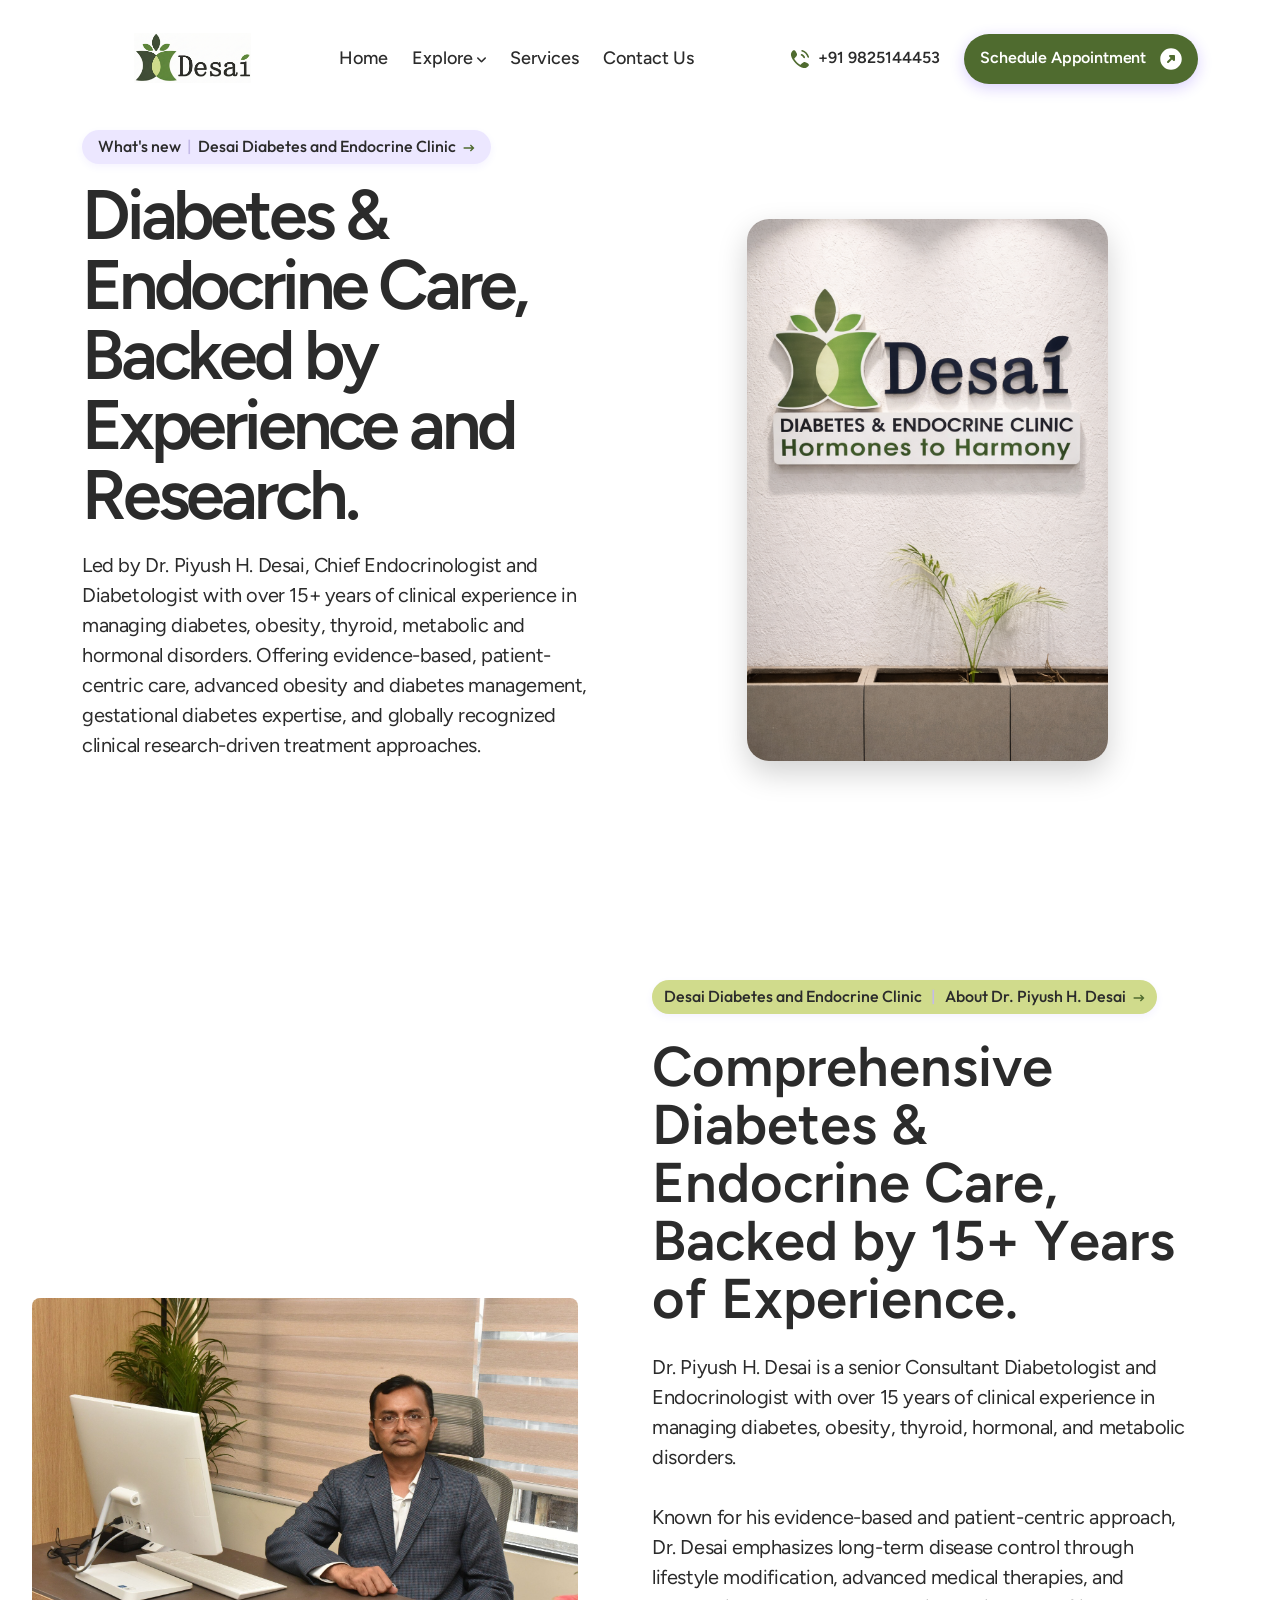
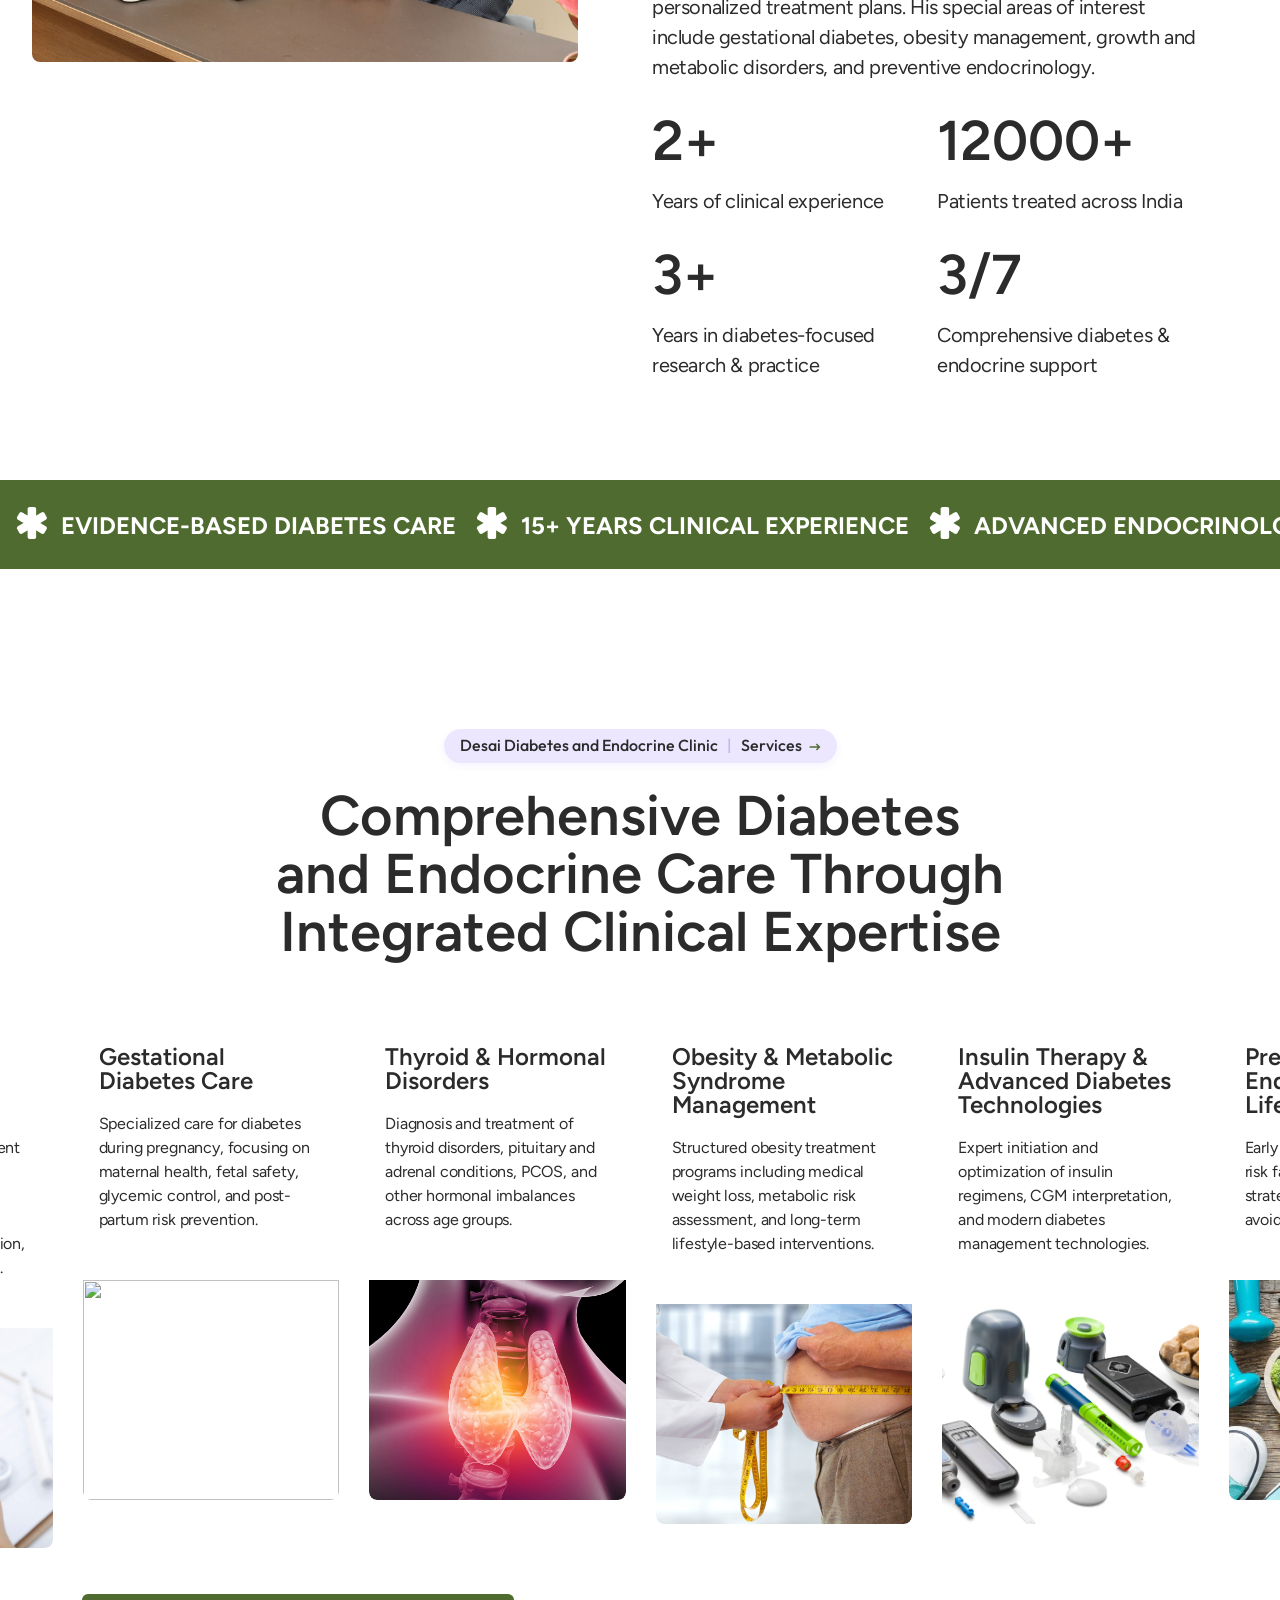
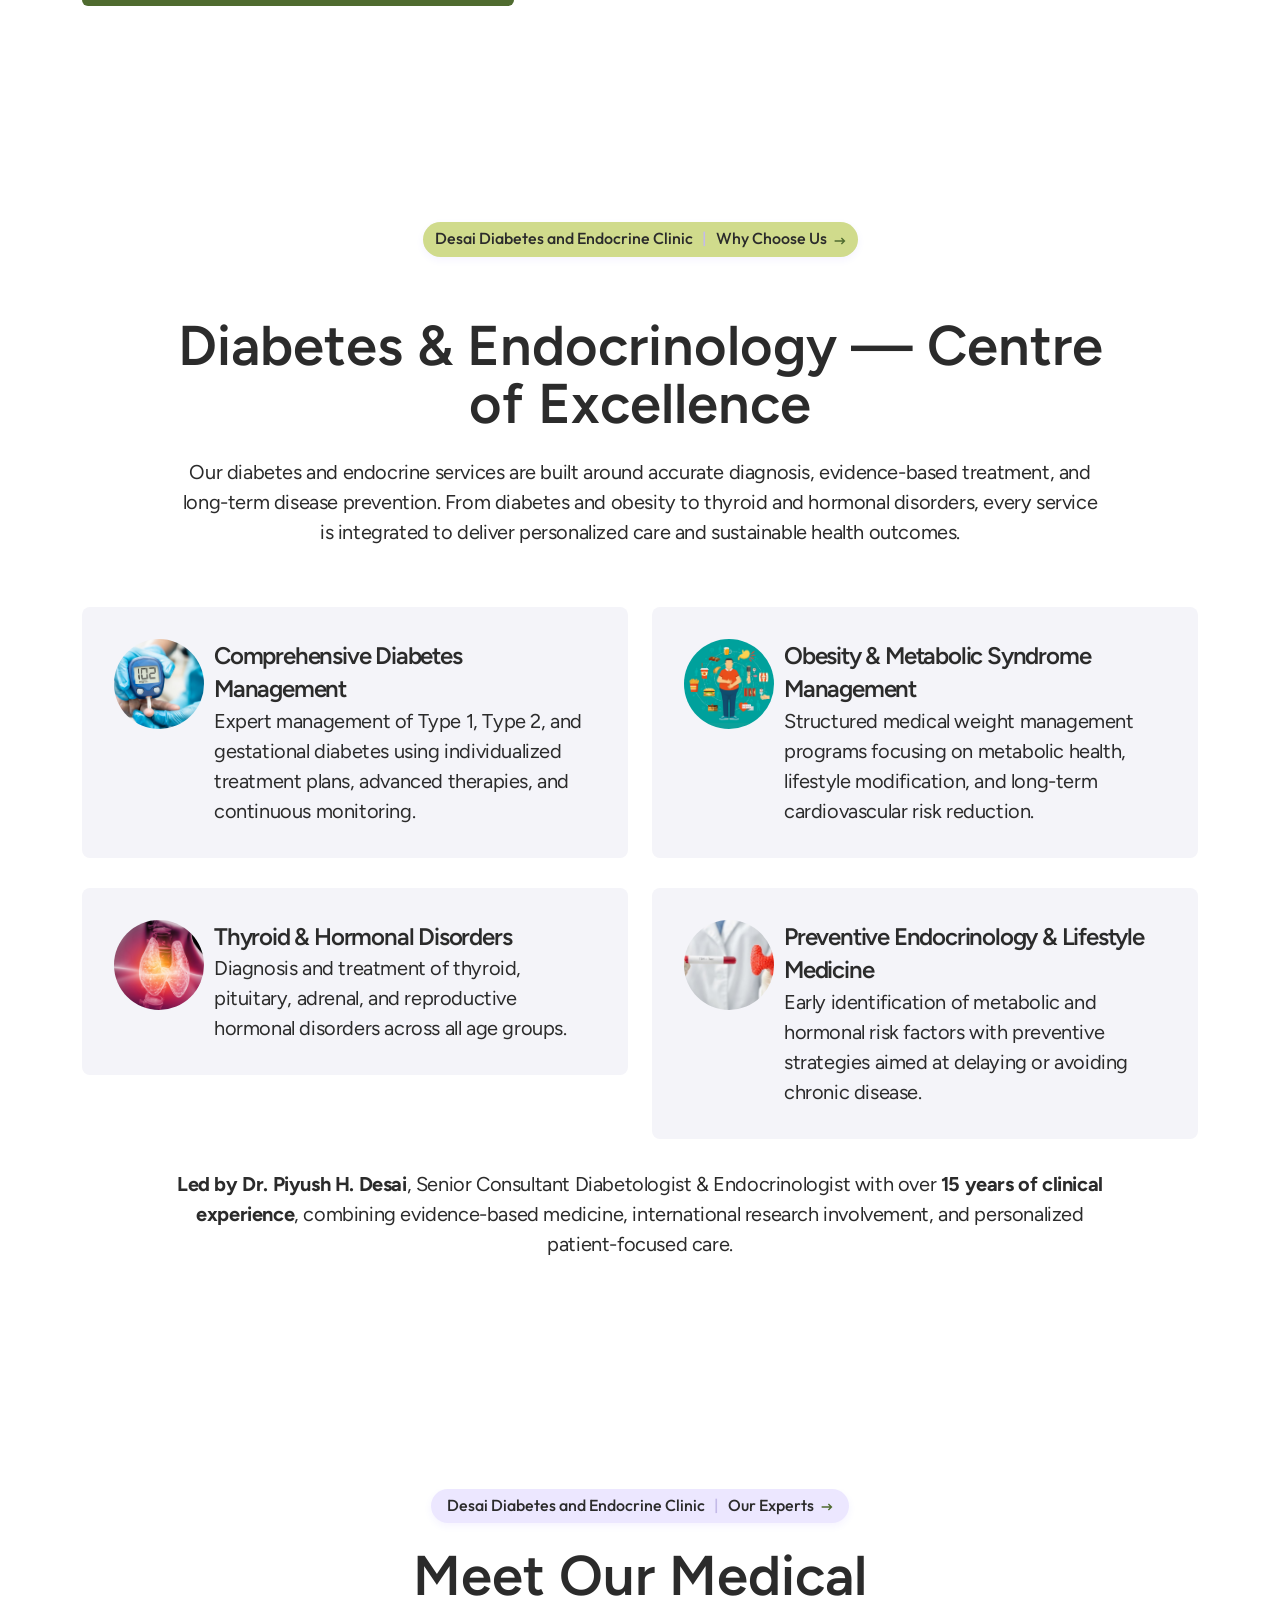
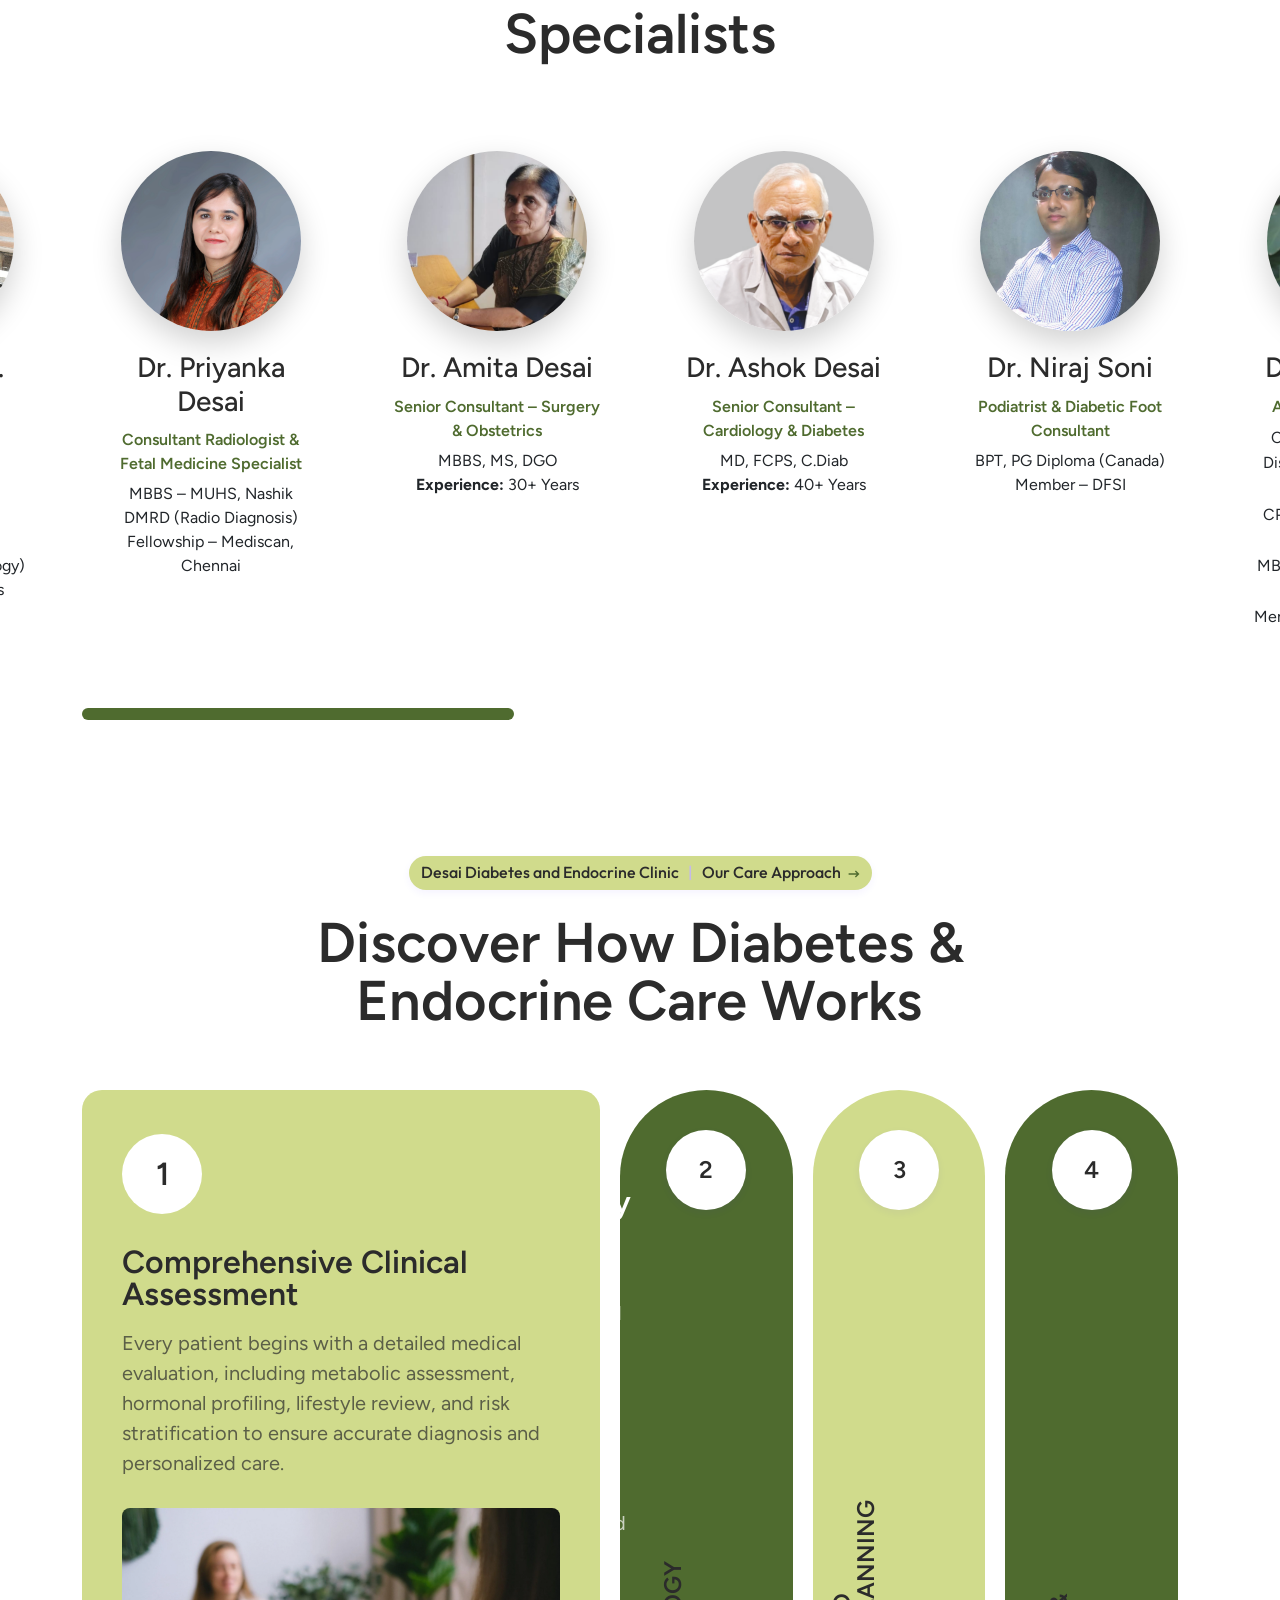
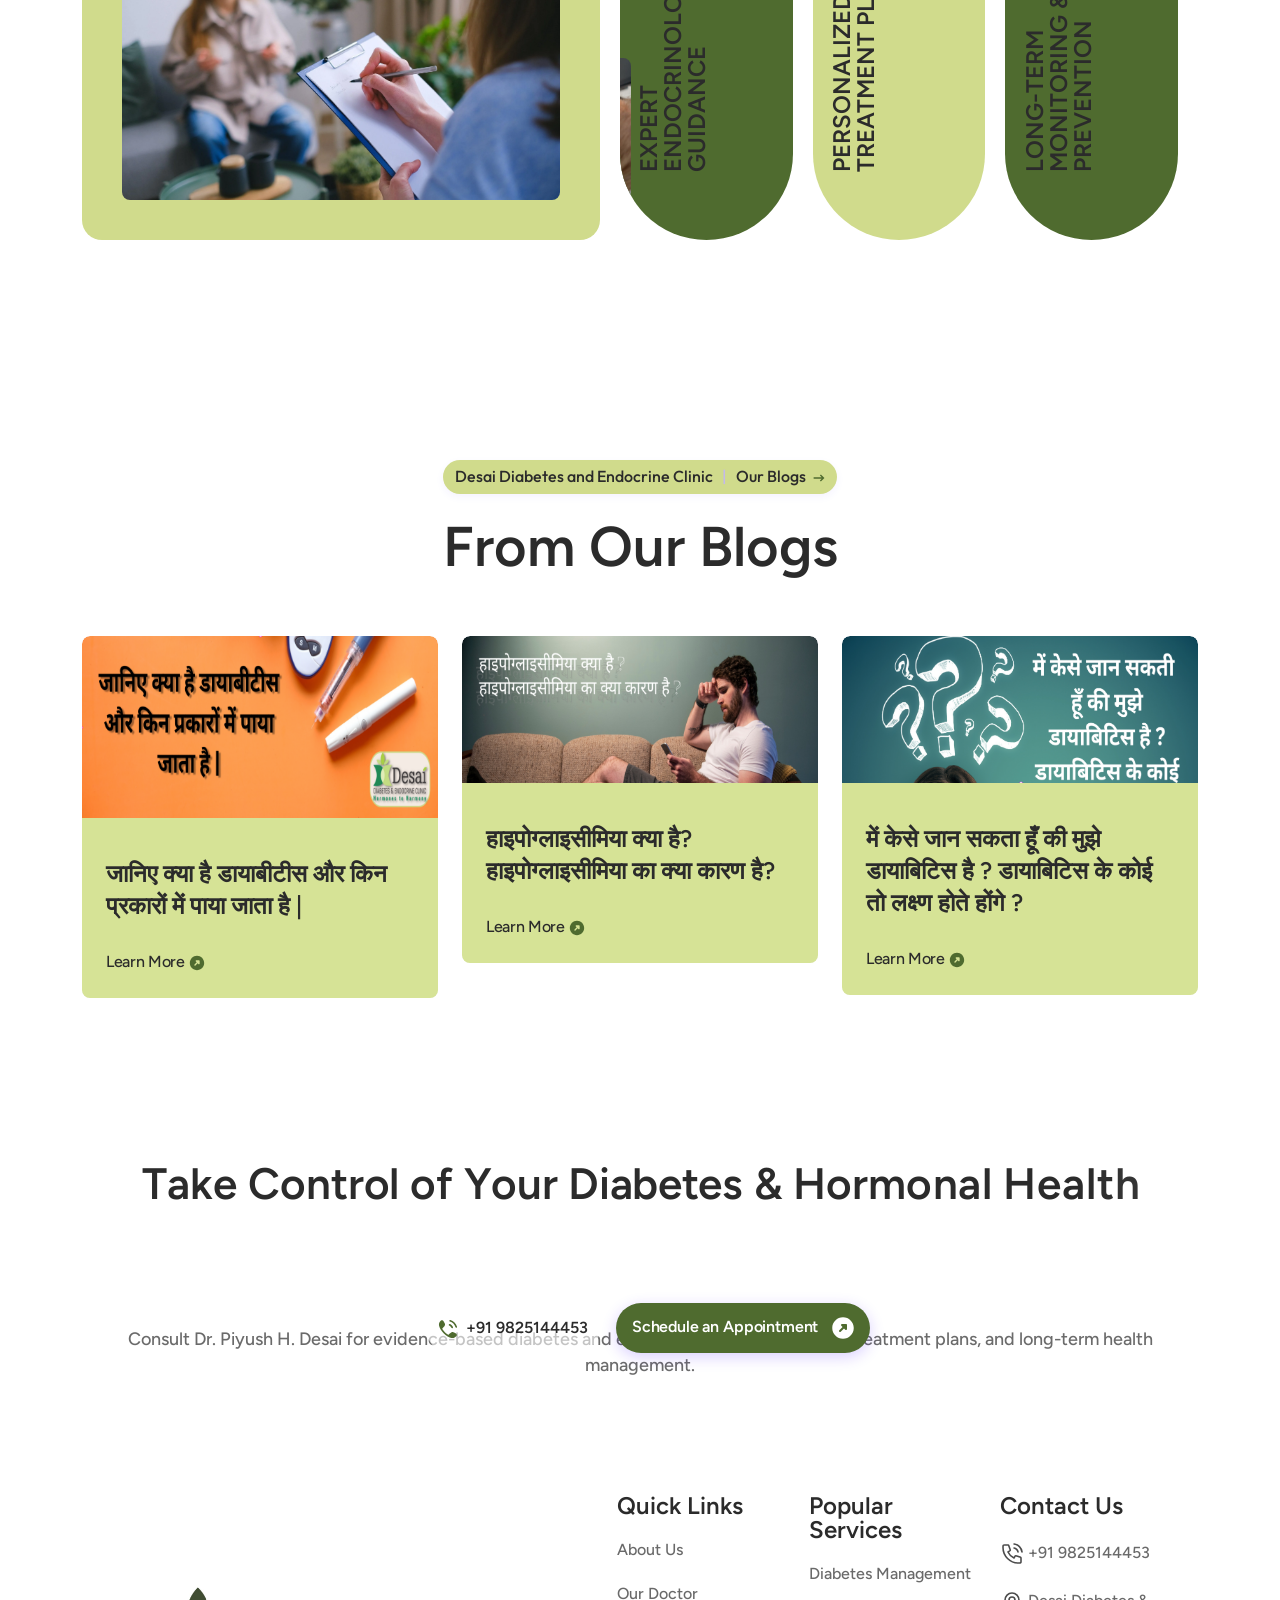
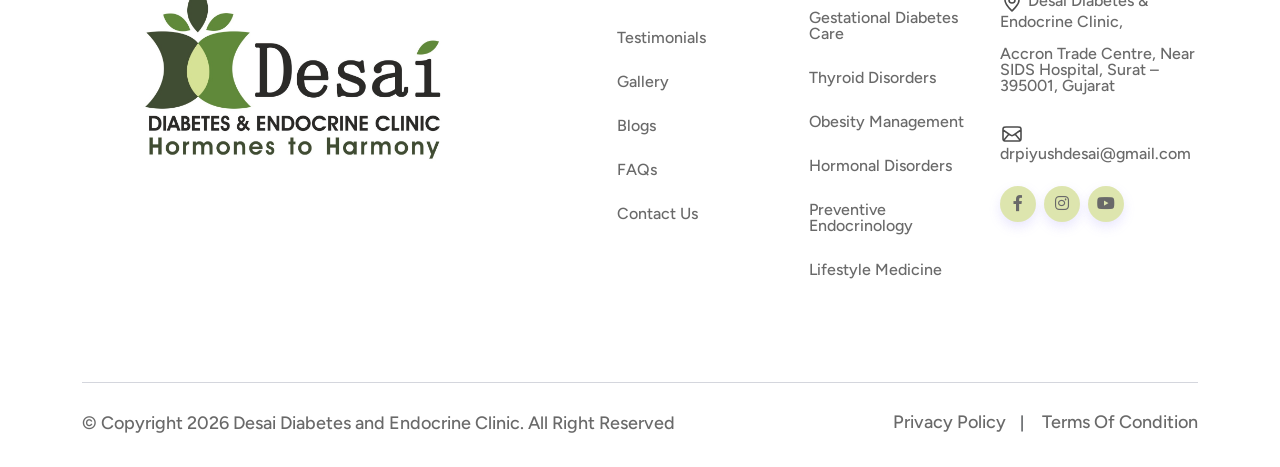
==== index.html @ b85032fa "initial commit" ====
<!DOCTYPE html>
<html lang="en">
<head>
     <meta charset="UTF-8">
     <meta name="viewport" content="width=device-width, initial-scale=1.0">
     <title>Desai Diabetes and Endocrine Clinic</title>

     <!--=====FAB ICON=======-->
    <link rel="shortcut icon" href="assets/img/logo/preloader.png">

    <!--===== CSS LINK =======-->
    <link rel="stylesheet" href="assets/css/plugins/bootstrap.min.css">
    <link rel="stylesheet" href="assets/css/plugins/aos.css">
    <link rel="stylesheet" href="assets/css/plugins/fontawesome.css">
    <link rel="stylesheet" href="assets/css/plugins/magnific-popup.css">
    <link rel="stylesheet" href="assets/css/plugins/owlcarousel.min.css">
    <link rel="stylesheet" href="assets/css/plugins/sidebar.css">
    <link rel="stylesheet" href="assets/css/plugins/slick-slider.css">
    <link rel="stylesheet" href="assets/css/plugins/nice-select.css">
    <link rel="stylesheet" href="assets/css/plugins/swiper-bundle.css">
    <link rel="stylesheet" href="assets/css/main.css">

    <!-- Small inline styles to handle responsive video embeds used in the videos section -->
    <style>
      .video-responsive{position:relative;padding-bottom:56.25%;height:0;overflow:hidden}
      .video-responsive iframe,
      .video-responsive video{position:absolute;top:0;left:0;width:100%;height:100%}
      .video-card h4{margin-top:12px;font-size:1.05rem}
      .testimonial4-boxarea p{min-height:80px}
    </style>
    <!--=====  JS SCRIPT LINK =======-->
    <script src="assets/js/plugins/jquery-3-7-1.min.js"></script>

</head>
<body>

<!--===== PRELOADER STARTS =======-->
<div class="cs_preloader">
  <div class="cs_preloader_in">
    <div class="cs_wave_first">
      <img 
        src="assets/img/logo/preloader.png"
        alt=""
        style="width:100px;height:auto;"
      >

      <p style="text-align:center;font-size:18px;color:#4f6b2f;margin-top:10px;">
        Loading
        <span style="animation:dot 1.4s infinite; animation-delay:0s;">.</span>
        <span style="animation:dot 1.4s infinite; animation-delay:0.2s;">.</span>
        <span style="animation:dot 1.4s infinite; animation-delay:0.4s;">.</span>
      </p>
    </div>
  </div>
</div>

<style>
@keyframes dot {
  0% { opacity: 0; }
  50% { opacity: 1; }
  100% { opacity: 0; }
}
</style>
<!--===== PRELOADER ENDS =======-->

<!--===== PROGRESS STARTS=======-->
<div class="paginacontainer">
     <div class="progress-wrap">
       <svg class="progress-circle svg-content" width="100%" height="100%" viewBox="-1 -1 102 102">
         <path d="M50,1 a49,49 0 0,1 0,98 a49,49 0 0,1 0,-98"/>
       </svg>
     </div>
   </div>
 <!--===== PROGRESS ENDS=======-->

<!--=====HEADER START=======-->
<header class="homepage4-body">
  <div id="vl-header-sticky" class="vl-header-area vl-transparent-header">
      <div class="container">
          <div class="row align-items-center row-bg1">
              <div class="col-lg-2 col-md-6 col-6">
                  <div class="vl-logo">
                      <a href="index.html"><img src="assets/img/logo/only_logo_1.png" alt=""></a>
                  </div>
              </div>
              <div class="col-lg-5 d-none d-lg-block">
                  <div class="vl-main-menu text-center">
                         <nav class="vl-mobile-menu-active">
<ul>
    <li class="has-dropdown">
        <a href="index.html">Home <span class="arrow-size"></i></span></a>
       
    </li>
    <li class="has-dropdown">
      <a href="#">Explore <span class="arrow-size"><i class="fa-solid fa-angle-down d-lg-inline d-none"></i></span></a>
        <ul class="sub-menu">
            <li><a href="about.html">About Us</a></li>
            <li><a href="doctor-piyush-desai.html">Our Doctor</a></li>
            <li><a href="testimonial.html">Testimonials</a></li>
            <li><a href="Gallery.html">Gallery</a></li>
            <li><a href="https://drpiyushdesaiclinic.exlyapp.com/blog">Blogs</a></li>
            <li><a href="faq.html">FAQs</a></li>
        </ul>
    </li>
    <li class="has-dropdown">
        <a href="services.html">Services <span class="arrow-size"></i></span></a>
    </li>
    <li class="has-dropdown">
        <a href="contact.html">Contact Us <span class="arrow-size"></i></span></a>
    </li>
</ul>
                      </nav>
                  </div>
              </div>
              <div class="col-lg-5 col-md-6 col-6">
                <div class="vl-hero-btn d-none d-lg-block text-end">
                  <div class="btn-area1">
                    <a href="tel:
+91 9825144453
" class="phone"><svg xmlns="http://www.w3.org/2000/svg" width="20" height="20" viewBox="0 0 20 20" fill="none">
                        <g clip-path="url(#clip0_5825_4343)">
<path d="M4.32688 1.17598C4.79912 1.27359 5.1752 1.59087 5.40887 2.01006L6.15321 3.34544C6.42738 3.83727 6.65811 4.25117 6.80878 4.61098C6.96862 4.99266 7.06355 5.36904 7.02016 5.78518C6.97676 6.20131 6.80622 6.55001 6.57107 6.8905C6.3494 7.21148 6.03823 7.56888 5.66848 7.99356L4.57431 9.25038C4.37824 9.47563 4.2802 9.58821 4.27124 9.72896C4.26228 9.86971 4.34263 9.98996 4.50333 10.2304C5.87299 12.2796 7.71894 14.1262 9.76983 15.497C10.0103 15.6577 10.1305 15.738 10.2712 15.7291C10.412 15.7201 10.5247 15.6221 10.7498 15.426L12.0067 14.3318C12.4314 13.962 12.7888 13.6509 13.1098 13.4292C13.4502 13.194 13.799 13.0235 14.2151 12.9801C14.6312 12.9367 15.0077 13.0317 15.3893 13.1915C15.7491 13.3422 16.163 13.5729 16.6547 13.847L17.9902 14.5915C18.4094 14.8251 18.7267 15.2012 18.8243 15.6734C18.9229 16.1505 18.7775 16.6302 18.4562 17.0244C17.2904 18.4547 15.4227 19.3654 13.4633 18.9701C12.259 18.7272 11.0707 18.3225 9.63342 17.4982C6.74558 15.842 4.15636 13.2514 2.50212 10.367C1.67786 8.92963 1.2731 7.74134 1.03015 6.53696C0.634898 4.5776 1.54559 2.70987 2.9759 1.54412C3.37009 1.22284 3.84971 1.07736 4.32688 1.17598Z" fill="#4F6B2F"/>
<path fill-rule="evenodd" clip-rule="evenodd" d="M11.3062 1.54C11.4337 1.0978 11.8957 0.842779 12.3379 0.970388C15.5607 1.90041 18.099 4.43862 19.0292 7.66132C19.1567 8.1035 18.9017 8.56545 18.4596 8.69304C18.0174 8.8207 17.5554 8.5657 17.4278 8.1235C16.6565 5.45101 14.5483 3.34295 11.8757 2.57171C11.4336 2.4441 11.1786 1.98219 11.3062 1.54ZM10.7947 5.47187C10.9747 5.04825 11.4639 4.85066 11.8876 5.03055C13.2723 5.6186 14.381 6.72725 14.969 8.11199C15.1489 8.53562 14.9513 9.02487 14.5277 9.20479C14.1041 9.38462 13.6148 9.18704 13.4349 8.76345C13.0157 7.77614 12.2234 6.9839 11.2361 6.56463C10.8125 6.38474 10.6149 5.8955 10.7947 5.47187Z" fill="#4F6B2F"/>
                        </g>
                        <defs>
<clipPath id="clip0_5825_4343">
  <rect width="20" height="20" fill="white"/>
</clipPath>
                        </defs>
                      </svg>
+91 9825144453
</a>
                    <a href="#" class="vl-btn4">Schedule Appointment <span><svg xmlns="http://www.w3.org/2000/svg" width="22" height="22" viewBox="0 0 22 22" fill="none">
                        <path fill-rule="evenodd" clip-rule="evenodd" d="M11 0.25C5.06294 0.25 0.25 5.06294 0.25 11C0.25 16.9371 5.06294 21.75 11 21.75C16.9371 21.75 21.75 16.9371 21.75 11C21.75 5.06294 16.9371 0.25 11 0.25ZM10 7C9.5955 7 9.2309 7.24364 9.0761 7.61732C8.92134 7.99099 9.0069 8.42111 9.2929 8.70711L10.5858 10L7.29289 13.2929C6.90237 13.6834 6.90237 14.3166 7.29289 14.7071C7.68342 15.0976 8.31658 15.0976 8.70711 14.7071L12 11.4142L13.2929 12.7071C13.5789 12.9931 14.009 13.0787 14.3827 12.9239C14.7564 12.7691 15 12.4045 15 12V8C15 7.44772 14.5523 7 14 7H10Z" fill="white"/>
                      </svg></span></a>
                </div>
                </div>
                <div class="vl-header-action-item d-block d-lg-none">
                  <button type="button" class="vl-offcanvas-toggle">
                    <i class="fa-solid fa-bars-staggered"></i>
                  </button>
               </div>
              </div>
          </div>
      </div>
  </div>
</header>
 <!--=====HEADER END =======-->

<!--===== MOBILE HEADER STARTS =======-->
<div class="homepage4-body">
  <div class="vl-offcanvas">
    <div class="vl-offcanvas-wrapper">
        <div class="vl-offcanvas-header d-flex justify-content-between align-items-center mb-90">
            <div class="vl-offcanvas-logo">
            </div>
            <div class="vl-offcanvas-close">
               <button class="vl-offcanvas-close-toggle"><a href="index.html"><img src="assets/img/logo/logo.jpeg" alt=""></a></button>
            </div>
        </div>

        <div class="vl-offcanvas-menu d-lg-none mb-40">
            <nav></nav>
        </div>

        <div class="space20"></div>
        <div class="vl-offcanvas-info">
            <div class="space20"></div>
            <span><a href="mailto:drpiyushdesai@gmail.com"> <i class="fa-regular fa-envelope"></i>drpiyushdesai@gmail.com</a></span>
            <span><a href="tel:+91 9825144453"><i class="fa-solid fa-phone"></i>+91 9825144453</a></span>
            <span><a href="#"><i class="fa-solid fa-location-dot"></i> 
              Desai Diabetes & Endocrine Clinic,
            <br>
            Accron Trade Centre, Near SIDS Hospital, Surat – 395001, Gujarat
            </a></span>
        </div>
        <div class="space20"></div>
        <div class="vl-offcanvas-social">
            <h3 class="vl-offcanvas-sm-title">Follow Us</h3>
            <div class="space20"></div> 
            <a href="https://www.facebook.com/share/1A4X6YQgdi/"><i class="fab fa-facebook-f"></i></a>
            <a href="https://www.instagram.com/desai.diabetes.clinic?igsh=MTk4b3RoMTZ4Nnducg=="><i class="fab fa-instagram"></i></a>
            <a href="https://youtube.com/@desaidiabetesendocrineclin2498?si=9l0jVB-zvk-V1t5X"><i class="fa-brands fa-youtube"></i></a>
         </div>
    </div>
</div>
<div class="vl-offcanvas-overlay"></div>
</div>
<!--===== MOBILE HEADER ENDS =======-->

<!--===== HERO AREA STARTS =======-->
<div class="hero4-section-area" style="background-image: url(assets/img/all-images/bg/bg3.png); background-position: center; background-repeat: no-repeat; background-size: cover;">
    <div class="container">
        <div class="row align-items-center">
            <div class="col-lg-7">
                <div class="hero-header heading4">
                    <img src="assets/img/elements/elements12.png" alt="" class="elements12 keyframe5">
                    <h5 data-aos="fade-left" data-aos-duration="800">
    What's new<span> | </span>Desai Diabetes and Endocrine Clinic
    <svg xmlns="http://www.w3.org/2000/svg" width="13" height="8" viewBox="0 0 13 8" fill="none">
        <path d="M0.667969 4.00033H11.049M8.00137 7.33366L11.3346 4.00033L8.0013 0.666992"
              stroke="#4F6B2F" stroke-width="1.5"/>
    </svg>
</h5>

<div class="space16"></div>

<h1 class="text-anime-style-3" style="max-width: 200%; padding-right: 5%;">
    Diabetes & Endocrine Care, Backed by Experience and Research.
</h1>

<div class="space20"></div>

<p data-aos="fade-left" data-aos-duration="900" style="max-width: 85%;">
    Led by Dr. Piyush H. Desai, Chief Endocrinologist and Diabetologist with over
    15+ years of clinical experience in managing diabetes, obesity, thyroid,
    metabolic and hormonal disorders. Offering evidence-based, patient-centric care,
    advanced obesity and diabetes management, gestational diabetes expertise,
    and globally recognized clinical research-driven treatment approaches.
</p>
                    <div class="space40"></div>
                    <div class="btn-area1"
                      data-aos="fade-left"
                      data-aos-duration="1000"
                      style="display:flex; gap:20px; flex-wrap:wrap;">

                    <a href="#"
                        target="_blank"
                        rel="noopener"
                        class="vl-btn4">
                        Schedule Appointment
                        <span>
                          <svg xmlns="http://www.w3.org/2000/svg" width="22" height="22" viewBox="0 0 22 22" fill="none">
                            <path fill-rule="evenodd" clip-rule="evenodd"
                              d="M11 0.25C5.06294 0.25 0.25 5.06294 0.25 11C0.25 16.9371 5.06294 21.75 11 21.75C16.9371 21.75 21.75 16.9371 21.75 11C21.75 5.06294 16.9371 0.25 11 0.25ZM10 7C9.5955 7 9.2309 7.24364 9.0761 7.61732C8.92134 7.99099 9.0069 8.42111 9.2929 8.70711L10.5858 10L7.29289 13.2929C6.90237 13.6834 6.90237 14.3166 7.29289 14.7071C7.68342 15.0976 8.31658 15.0976 8.70711 14.7071L12 11.4142L13.2929 12.7071C13.5789 12.9931 14.009 13.0787 14.3827 12.9239C14.7564 12.7691 15 12.4045 15 12V8C15 7.44772 14.5523 7 14 7H10Z"
                              fill="white"/>
                          </svg>
                        </span>
                    </a>

                  </div>
                </div>
            </div>
            <div class="col-lg-5">
                <div class="hero4-images-area">
                    <div class="bg-area">
                      <img 
  src="assets/img/all-images/about/ChatGPT Image Feb 3, 2026, 01_14_33 PM.png"
  alt="Neonatal Care"
  style="
    max-width: 80%;
    height: auto;
    display: block;
    padding-bottom: 0;
    transform: translateY(-30px);
    object-fit: cover;
    border-radius: 22px;
    box-shadow: 0 12px 30px rgba(0, 0, 0, 0.18);
    cursor: pointer;
    transition: all 0.35s ease;
  "
/>

                    </div>
                </div>
            </div>
        </div>
    </div>
</div>
<!--===== HERO AREA ENDS =======-->

<!--===== ABOUT AREA STARTS =======-->
<div class="about4-section-area sp1">
  <div class="container">
    <div class="row align-items-center">
      <div class="col-lg-6">
        <div class="about-images-area">
          <div class="img1 image-anime reveal">
            <img src="assets/img/all-images/team/dr-piyush-desai-desai-diabetes-and-endocrine-clinic-khatodra-wadi-surat-diabetologist-doctors-nvfaaw6q1b.jpg" alt="">
          </div>
          <div class="img2">
            <img src="assets/img/elements/elements17.png" alt="" class="elements18 keyframe5">
          </div>
        </div>
      </div>

      <div class="col-lg-6">
  <div class="about4-heading heading4">
    <h5 class="vl-section-subtitle"
    data-aos="fade-left"
    data-aos-duration="800"
    style="background-color:#d0db8c; padding:8px 12px; display:inline-block;">
  
  Desai Diabetes and Endocrine Clinic
  <span> | </span> About Dr. Piyush H. Desai

  <svg xmlns="http://www.w3.org/2000/svg" width="13" height="8" viewBox="0 0 13 8" fill="none">
    <path d="M0.667969 4.00033H11.049M8.00137 7.33366L11.3346 4.00033L8.0013 0.666992"
          stroke="#4F6B2F" stroke-width="1.5"/>
  </svg>
</h5>


    <div class="space24"></div>

    <h2 class="vl-section-title text-anime-style-3">
      Comprehensive Diabetes & Endocrine Care, Backed by 15+ Years of Experience.
    </h2>

    <div class="space24"></div>

    <p data-aos="fade-left" data-aos-duration="900">
      Dr. Piyush H. Desai is a senior Consultant Diabetologist and Endocrinologist with
      over 15 years of clinical experience in managing diabetes, obesity, thyroid,
      hormonal, and metabolic disorders.
      <br><br>
      Known for his evidence-based and patient-centric approach, Dr. Desai emphasizes
      long-term disease control through lifestyle modification, advanced medical
      therapies, and personalized treatment plans. His special areas of interest
      include gestational diabetes, obesity management, growth and metabolic disorders,
      and preventive endocrinology.
    </p>

    <div class="row">
      <div class="col-lg-6">
        <div class="counter-boxarea" data-aos="fade-left" data-aos-duration="1000">
          <h2><span class="counter">15</span>+</h2>
          <div class="space16"></div>
          <p>Years of clinical experience</p>
        </div>
      </div>

      <div class="col-lg-6">
        <div class="counter-boxarea" data-aos="fade-left" data-aos-duration="1100">
          <h2><span class="counter">100000</span>+</h2>
          <div class="space16"></div>
          <p>Patients treated across India</p>
        </div>
      </div>

      <div class="col-lg-6">
        <div class="counter-boxarea" data-aos="fade-left" data-aos-duration="1200">
          <h2><span class="counter">25</span>+</h2>
          <div class="space16"></div>
          <p>Years in diabetes-focused research & practice</p>
        </div>
      </div>

      <div class="col-lg-6">
        <div class="counter-boxarea" data-aos="fade-left" data-aos-duration="1000">
          <h2><span class="counter">24</span>/7</h2>
          <div class="space16"></div>
          <p>Comprehensive diabetes & endocrine support</p>
        </div>
      </div>
    </div>
  </div>
</div>


        </div>
      </div>
    </div>
  </div>
</div>
<!--===== ABOUT AREA ENDS =======-->
<div class="slider4-section-area">
  <div class="marquee-wrap">
    <div class="marquee-text">

      <div class="brand-single-box">
        <h3><img src="assets/img/elements/elements1.png" alt=""> Evidence-Based Diabetes Care</h3>
      </div>

      <div class="brand-single-box">
        <h3><img src="assets/img/elements/elements1.png" alt=""> 15+ Years Clinical Experience</h3>
      </div>

      <div class="brand-single-box">
        <h3><img src="assets/img/elements/elements1.png" alt=""> Advanced Endocrinology Expertise</h3>
      </div>

      <div class="brand-single-box">
        <h3><img src="assets/img/elements/elements1.png" alt=""> Obesity & Metabolic Management</h3>
      </div>

      <div class="brand-single-box">
        <h3><img src="assets/img/elements/elements1.png" alt=""> Gestational Diabetes Care</h3>
      </div>

      <div class="brand-single-box">
        <h3><img src="assets/img/elements/elements1.png" alt=""> Patient-Centric Treatment Plans</h3>
      </div>

      <div class="brand-single-box">
        <h3><img src="assets/img/elements/elements1.png" alt=""> Thyroid & Hormonal Disorders</h3>
      </div>

      <div class="brand-single-box">
        <h3><img src="assets/img/elements/elements1.png" alt=""> Preventive Endocrinology</h3>
      </div>

      <div class="brand-single-box">
        <h3><img src="assets/img/elements/elements1.png" alt=""> International Clinical Research Experience</h3>
      </div>

      <div class="brand-single-box">
        <h3><img src="assets/img/elements/elements1.png" alt=""> IDF Senior Fellow (2025–26)</h3>
      </div>

      <div class="brand-single-box">
        <h3><img src="assets/img/elements/elements1.png" alt=""> FRCP (Royal College of Physicians, UK)</h3>
      </div>

      <div class="brand-single-box">
        <h3><img src="assets/img/elements/elements1.png" alt=""> Diabetes, Obesity & Lifestyle Medicine</h3>
      </div>

    </div>
  </div>
</div>

<!--===== SERVICE AREA STARTS =======-->
<div class="hero4-section-area"
     style="
       background-image: url('assets/img/all-images/bg/bg5.png');
       background-position: center;
       background-repeat: no-repeat;
       background-size: cover;
       width: 100%;
       position: relative;
     ">

  <div class="service4-section-area sp1"
     style="
       background: transparent;
       position: relative;
       padding-top: 0px;
     ">

    <img src="assets/img/elements/elements12.png" alt="" class="elements12 keyframe5">

    <div class="container">
      <div class="row">
        <div class="col-lg-8 m-auto">
          <div class="heading4 text-center space-margin60">
            <h5 class="vl-section-subtitle">
              Desai Diabetes and Endocrine Clinic
              <span> | </span> Services
              <svg xmlns="http://www.w3.org/2000/svg" width="13" height="8" viewBox="0 0 13 8" fill="none">
                <path d="M0.667969 4.00033H11.049M8.00137 7.33366L11.3346 4.00033L8.0013 0.666992"
                      stroke="#4F6B2F" stroke-width="1.5"/>
              </svg>
            </h5>

            <div class="space24"></div>

            <h2 class="vl-section-title text-anime-style-3">
              Comprehensive Diabetes and Endocrine Care Through Integrated Clinical Expertise
            </h2>
          </div>
        </div>
      </div>

      <div class="row">
        <div class="col-lg-12">
          <div class="service4-slider-area owl-carousel">

            <!-- Card 1 -->
            <div class="service4-boxarea">
              <div class="content-area">
                <a class="title">Diabetes Management & Control</a>
                <div class="space16"></div>
                <p>
                  Comprehensive management of Type 1, Type 2, and secondary diabetes using
                  evidence-based medical therapy, lifestyle modification, and continuous monitoring.
                </p>
                <div class="space24"></div>
              </div>
              <div class="img1 image-anime" style="height: 220px; overflow: hidden;">
                <img src="assets/img/all-images/service/Diabetes Management & Control.jpg"
                     alt=""
                     style="width: 100%; height: 100%; object-fit: cover;">
              </div>
            </div>

            <!-- Card 2 -->
            <div class="service4-boxarea">
              <div class="content-area">
                <a class="title">Gestational Diabetes Care</a>
                <div class="space16"></div>
                <p>
                  Specialized care for diabetes during pregnancy, focusing on maternal health,
                  fetal safety, glycemic control, and post-partum risk prevention.
                </p>
                <div class="space24"></div>
              </div>
              <div class="img1 image-anime" style="height: 220px; overflow: hidden;">
                <img src="assets/img/all-images/service/gestational.jpg"
                     alt=""
                     style="width: 100%; height: 100%; object-fit: cover;">
              </div>
            </div>

            <!-- Card 3 -->
            <div class="service4-boxarea">
              <div class="content-area">
                <a class="title">Thyroid & Hormonal Disorders</a>
                <div class="space16"></div>
                <p>
                  Diagnosis and treatment of thyroid disorders, pituitary and adrenal conditions,
                  PCOS, and other hormonal imbalances across age groups.
                </p>
                <div class="space24"></div>
              </div>
              <div class="img1 image-anime" style="height: 220px; overflow: hidden;">
                <img src="assets/img/all-images/service/Thyroid & Hormonal Disorders.jpg"
                     alt=""
                     style="width: 100%; height: 100%; object-fit: cover;">
              </div>
            </div>

            <!-- Card 4 -->
            <div class="service4-boxarea">
              <div class="content-area">
                <a class="title">Obesity & Metabolic Syndrome Management</a>
                <div class="space16"></div>
                <p>
                  Structured obesity treatment programs including medical weight loss,
                  metabolic risk assessment, and long-term lifestyle-based interventions.
                </p>
                <div class="space24"></div>
              </div>
              <div class="img1 image-anime" style="height: 220px; overflow: hidden;">
                <img src="assets/img/all-images/service/obesity.jpg"
                     alt=""
                     style="width: 100%; height: 100%; object-fit: cover;">
              </div>
            </div>

            <!-- Card 5 -->
            <div class="service4-boxarea">
              <div class="content-area">
                <a class="title">Insulin Therapy & Advanced Diabetes Technologies</a>
                <div class="space16"></div>
                <p>
                  Expert initiation and optimization of insulin regimens, CGM interpretation,
                  and modern diabetes management technologies.
                </p>
                <div class="space24"></div>
              </div>
              <div class="img1 image-anime" style="height: 220px; overflow: hidden;">
                <img src="assets/img/all-images/service/Insulin Therapy & Advanced Diabetes Technologies.jpg"
                     alt=""
                     style="width: 100%; height: 100%; object-fit: cover;">
              </div>
            </div>

            <!-- Card 6 -->
            <div class="service4-boxarea">
              <div class="content-area">
                <a class="title">Preventive Endocrinology & Lifestyle Medicine</a>
                <div class="space16"></div>
                <p>
                  Early identification of metabolic risk factors with preventive strategies
                  aimed at delaying or avoiding disease progression.
                </p>
                <div class="space24"></div>
              </div>
              <div class="img1 image-anime" style="height: 220px; overflow: hidden;">
                <img src="assets/img/all-images/service/Preventive Endocrinology & Lifestyle Medicine.webp"
                     alt=""
                     style="width: 100%; height: 100%; object-fit: cover;">
              </div>
            </div>

            <!-- Card 7 -->
            <div class="service4-boxarea">
              <div class="content-area">
                <a class="title">Osteoporosis & Metabolic Bone Disorders</a>
                <div class="space16"></div>
                <p>
                  Evaluation and management of osteoporosis and metabolic bone diseases
                  with focus on fracture prevention and bone health preservation.
                </p>
                <div class="space24"></div>
              </div>
              <div class="img1 image-anime" style="height: 220px; overflow: hidden;">
                <img src="assets/img/all-images/service/Osteoporosis & Metabolic Bone Disorders.jpg"
                     alt=""
                     style="width: 100%; height: 100%; object-fit: cover;">
              </div>
            </div>

            <!-- Card 8 -->
            <div class="service4-boxarea">
              <div class="content-area">
                <a class="title">Clinical Research & Advanced Therapeutics</a>
                <div class="space16"></div>
                <p>
                  Participation in international clinical trials and research-driven
                  therapies for diabetes, obesity, and cardiovascular risk reduction.
                </p>
                <div class="space24"></div>
              </div>
              <div class="img1 image-anime" style="height: 220px; overflow: hidden;">
                <img src="assets/img/all-images/service/Clinical Research & Advanced Therapeutics.jpg"
                     alt=""
                     style="width: 100%; height: 100%; object-fit: cover;">
              </div>
            </div>

          </div>
        </div>
      </div>

    </div>
  </div>
</div>
<!--===== SERVICE AREA ENDS =======-->

<!--===== SERVICE AREA STARTS =======-->
<div class="service-benefites-section-area sp2">
  <div class="container">

    <!-- Why Choose Us Heading -->
    <div class="row">
      <div class="col-lg-6 m-auto">
        <div class="heading4 text-center space-margin60">
          <h5 class="vl-section-subtitle"
    data-aos="fade-left"
    data-aos-duration="800"
    style="background-color:#d0db8c; padding:8px 12px; display:inline-block;">
  
  Desai Diabetes and Endocrine Clinic
  <span> | </span> Why Choose Us

  <svg xmlns="http://www.w3.org/2000/svg" width="13" height="8" viewBox="0 0 13 8" fill="none">
    <path d="M0.667969 4.00033H11.049M8.00137 7.33366L11.3346 4.00033L8.0013 0.666992"
          stroke="#4F6B2F" stroke-width="1.5"/>
  </svg>
</h5>

        </div>
      </div>
    </div>

    <!-- Centre of Excellence Intro -->
    <div class="row">
      <div class="col-lg-10 m-auto">
        <div class="heading4 text-center space-margin60">
          <h2 class="vl-section-title text-anime-style-3">
            Diabetes & Endocrinology — Centre of Excellence
          </h2>
          <div class="space24"></div>
          <p>
            Our diabetes and endocrine services are built around accurate diagnosis,
            evidence-based treatment, and long-term disease prevention. From diabetes
            and obesity to thyroid and hormonal disorders, every service is integrated
            to deliver personalized care and sustainable health outcomes.
          </p>
        </div>
      </div>
    </div>

    <!-- Services -->
    <div class="row">
      <div class="col-lg-12">
        <div class="benefites-box">
          <div class="row">

            <!-- Diabetes Care -->
            <div class="col-lg-6 col-md-6" data-aos="fade-up" data-aos-duration="900">
              <div class="benefites-widget-boxarea">
                <div class="icons"
                     style="width:90px;height:90px;border-radius:50%;overflow:hidden;display:flex;align-items:center;justify-content:center;">
                  <img src="assets/img/all-images/works/Comprehensive Diabetes Management image.jpg" alt=""
                       style="width:100%;height:100%;object-fit:cover;">
                </div>
                <div class="content-area">
                  <a class="title">Comprehensive Diabetes Management</a>
                  <p>
                    Expert management of Type 1, Type 2, and gestational diabetes using
                    individualized treatment plans, advanced therapies, and continuous monitoring.
                  </p>
                </div>
              </div>
            </div>

            <!-- Obesity & Metabolic Care -->
            <div class="col-lg-6 col-md-6" data-aos="fade-up" data-aos-duration="1000">
              <div class="benefites-widget-boxarea">
                <div class="icons"
                     style="width:90px;height:90px;border-radius:50%;overflow:hidden;display:flex;align-items:center;justify-content:center;">
                  <img src="assets/img/all-images/works/obesity-and-metabolic-syndrome.jpg" alt=""
                       style="width:100%;height:100%;object-fit:cover;">
                </div>
                <div class="content-area">
                  <a class="title">Obesity & Metabolic Syndrome Management</a>
                  <p>
                    Structured medical weight management programs focusing on metabolic health,
                    lifestyle modification, and long-term cardiovascular risk reduction.
                  </p>
                </div>
              </div>
            </div>

            <!-- Thyroid & Hormonal Disorders -->
            <div class="col-lg-6 col-md-6" data-aos="fade-up" data-aos-duration="1100">
              <div class="benefites-widget-boxarea">
                <div class="icons"
                     style="width:90px;height:90px;border-radius:50%;overflow:hidden;display:flex;align-items:center;justify-content:center;">
                  <img src="assets/img/all-images/works/082024-thyroid-hormone-imbalance-pregnancy.jpg" alt=""
                       style="width:100%;height:100%;object-fit:cover;">
                </div>
                <div class="content-area">
                  <a class="title">Thyroid & Hormonal Disorders</a>
                  <p>
                    Diagnosis and treatment of thyroid, pituitary, adrenal, and reproductive
                    hormonal disorders across all age groups.
                  </p>
                </div>
              </div>
            </div>

            <!-- Preventive Endocrinology -->
            <div class="col-lg-6 col-md-6" data-aos="fade-up" data-aos-duration="1200">
              <div class="benefites-widget-boxarea">
                <div class="icons"
                     style="width:90px;height:90px;border-radius:50%;overflow:hidden;display:flex;align-items:center;justify-content:center;">
                  <img src="assets/img/all-images/works/philiprabitomdpc-83035-care-endocrine-disorders-blogbanner11-1920w.jpg" alt=""
                       style="width:100%;height:100%;object-fit:cover;">
                </div>
                <div class="content-area">
                  <a class="title">Preventive Endocrinology & Lifestyle Medicine</a>
                  <p>
                    Early identification of metabolic and hormonal risk factors with
                    preventive strategies aimed at delaying or avoiding chronic disease.
                  </p>
                </div>
              </div>
            </div>

          </div>
        </div>
      </div>
    </div>

    <!-- Leadership -->
    <div class="row">
      <div class="col-lg-10 m-auto text-center space-margin60">
        <p style="color: var(--ztc-text-text-11);
          font-family: var(--ztc-family-font1);
          font-size: var(--ztc-font-size-font-s20);
          font-weight: var(--ztc-weight-regular);
          line-height: 30px;
          letter-spacing: -0.4px;">
          <strong>Led by Dr. Piyush H. Desai</strong>, Senior Consultant Diabetologist &
          Endocrinologist with over <strong>15 years of clinical experience</strong>,
          combining evidence-based medicine, international research involvement,
          and personalized patient-focused care.
        </p>
      </div>
    </div>

  </div>
</div>
<!--===== SERVICE AREA ENDS =======-->

<!--===== TEAM AREA STARTS =======-->
<div class="hero4-section-area"
     style="
       background-image:url('assets/img/all-images/bg/bg9.png');
       background-position:center;
       background-repeat:no-repeat;
       background-size:cover;
       width:100%;
       position:relative;
       padding-bottom:0;
     ">

  <div class="service4-section-area sp1"
       style="
         background:transparent;
         padding-top:0;
         padding-bottom:0;
       ">

    <div class="container">

      <!-- Heading -->
      <div class="row">
        <div class="col-lg-8 m-auto">
          <div class="heading4 text-center space-margin60">
            <h5 class="vl-section-subtitle">
              Desai Diabetes and Endocrine Clinic <span> | </span> Our Experts
              <svg xmlns="http://www.w3.org/2000/svg" width="13" height="8" viewBox="0 0 13 8" fill="none">
                <path d="M0.667969 4.00033H11.049M8.00137 7.33366L11.3346 4.00033L8.0013 0.666992"
                      stroke="#4F6B2F" stroke-width="1.5"/>
              </svg>
            </h5>

            <div class="space24"></div>

            <h2 class="vl-section-title text-anime-style-3">
              Meet Our Medical Specialists
            </h2>
          </div>
        </div>
      </div>

      <!-- Slider -->
      <div class="row">
        <div class="col-lg-12">
          <div class="service4-slider-area owl-carousel">

            <!-- ================= DOCTOR CARD ================= -->

            <!-- Dr. Piyush Desai -->
            <div class="service4-boxarea"
                 style="
                   padding:28px 22px 32px;
                   text-align:center;
                   border-radius:18px;
                   transition:all 0.3s ease;
                 "
                 onmouseover="this.style.transform='translateY(-8px)';this.style.boxShadow='0 20px 40px rgba(0,0,0,0.15)'"
                 onmouseout="this.style.transform='translateY(0)';this.style.boxShadow='none'">

              <!-- Image -->
              <div style="
                    width:180px;
                    height:180px;
                    border-radius:50%;
                    overflow:hidden;
                    margin:0 auto 20px;
                    box-shadow:0 12px 30px rgba(0,0,0,0.18);
                  ">
                <img src="assets/img/all-images/team/Screenshot 2026-02-09 at 8.34.24 PM.png"
                     alt="Dr. Piyush H. Desai"
                     style="width:100%;height:100%;object-fit:cover;">
              </div>

              <!-- Text -->
              <h3 style="margin:0;color:#2B2B2B;">Dr. Piyush H. Desai</h3>
              <p style="font-weight:600;color:#4F6B2F;margin:10px 0 6px;">
                Senior Consultant Diabetologist & Endocrinologist
              </p>
              <p style="margin-bottom:0;">
                MBBS, MD (Internal Medicine)<br>
                PG Diploma (Endocrinology)<br>
                <strong>Experience:</strong> 15+ Years
              </p>
            </div>

            <!-- Dr. Priyanka Desai -->
            <div class="service4-boxarea"
                 style="padding:28px 22px 32px;text-align:center;border-radius:18px;"
                 onmouseover="this.style.transform='translateY(-8px)';this.style.boxShadow='0 20px 40px rgba(0,0,0,0.15)'"
                 onmouseout="this.style.transform='translateY(0)';this.style.boxShadow='none'">

              <div style="width:180px;height:180px;border-radius:50%;overflow:hidden;margin:0 auto 20px;box-shadow:0 12px 30px rgba(0,0,0,0.18);">
                <img src="assets/img/all-images/team/Screenshot 2026-02-09 at 8.35.55 PM.png"
                     alt="Dr. Priyanka Desai"
                     style="width:100%;height:100%;object-fit:cover;">
              </div>

              <h3 style="margin:0;color:#2B2B2B;">Dr. Priyanka Desai</h3>
              <p style="font-weight:600;color:#4F6B2F;margin:10px 0 6px;">
                Consultant Radiologist & Fetal Medicine Specialist
              </p>
              <p style="margin-bottom:0;">
                MBBS – MUHS, Nashik<br>
                DMRD (Radio Diagnosis)<br>
                Fellowship – Mediscan, Chennai
              </p>
            </div>

            <!-- Dr. Amita Desai -->
            <div class="service4-boxarea"
                 style="padding:28px 22px 32px;text-align:center;border-radius:18px;"
                 onmouseover="this.style.transform='translateY(-8px)';this.style.boxShadow='0 20px 40px rgba(0,0,0,0.15)'"
                 onmouseout="this.style.transform='translateY(0)';this.style.boxShadow='none'">

              <div style="width:180px;height:180px;border-radius:50%;overflow:hidden;margin:0 auto 20px;box-shadow:0 12px 30px rgba(0,0,0,0.18);">
                <img src="assets/img/all-images/team/Screenshot 2026-02-09 at 8.36.56 PM.png"
                     alt="Dr. Amita Desai"
                     style="width:100%;height:100%;object-fit:cover;">
              </div>

              <h3 style="margin:0;color:#2B2B2B;">Dr. Amita Desai</h3>
              <p style="font-weight:600;color:#4F6B2F;margin:10px 0 6px;">
                Senior Consultant – Surgery & Obstetrics
              </p>
              <p style="margin-bottom:0;">
                MBBS, MS, DGO<br>
                <strong>Experience:</strong> 30+ Years
              </p>
            </div>

            <!-- Dr. Ashok Desai -->
            <div class="service4-boxarea"
                 style="padding:28px 22px 32px;text-align:center;border-radius:18px;"
                 onmouseover="this.style.transform='translateY(-8px)';this.style.boxShadow='0 20px 40px rgba(0,0,0,0.15)'"
                 onmouseout="this.style.transform='translateY(0)';this.style.boxShadow='none'">

              <div style="width:180px;height:180px;border-radius:50%;overflow:hidden;margin:0 auto 20px;box-shadow:0 12px 30px rgba(0,0,0,0.18);">
                <img src="assets/img/all-images/team/ashok.png"
                     alt="Dr. Ashok Desai"
                     style="width:100%;height:100%;object-fit:cover;">
              </div>

              <h3 style="margin:0;color:#2B2B2B;">Dr. Ashok Desai</h3>
              <p style="font-weight:600;color:#4F6B2F;margin:10px 0 6px;">
                Senior Consultant – Cardiology & Diabetes
              </p>
              <p style="margin-bottom:0;">
                MD, FCPS, C.Diab<br>
                <strong>Experience:</strong> 40+ Years
              </p>
            </div>

            <!-- Dr. Niraj Soni -->
            <div class="service4-boxarea"
                 style="padding:28px 22px 32px;text-align:center;border-radius:18px;"
                 onmouseover="this.style.transform='translateY(-8px)';this.style.boxShadow='0 20px 40px rgba(0,0,0,0.15)'"
                 onmouseout="this.style.transform='translateY(0)';this.style.boxShadow='none'">

              <div style="width:180px;height:180px;border-radius:50%;overflow:hidden;margin:0 auto 20px;box-shadow:0 12px 30px rgba(0,0,0,0.18);">
                <img src="assets/img/all-images/team/Screenshot 2026-02-09 at 8.33.34 PM.png"
                     alt="Dr. Niraj Soni"
                     style="width:100%;height:100%;object-fit:cover;">
              </div>

              <h3 style="margin:0;color:#2B2B2B;">Dr. Niraj Soni</h3>
              <p style="font-weight:600;color:#4F6B2F;margin:10px 0 6px;">
                Podiatrist & Diabetic Foot Consultant
              </p>
              <p style="margin-bottom:0;">
                BPT, PG Diploma (Canada)<br>
                Member – DFSI
              </p>
            </div>

            <!-- DR. KEVIN SHAH -->
            <div class="service4-boxarea"
                style="padding:28px 22px 32px;text-align:center;border-radius:18px;"
                onmouseover="this.style.transform='translateY(-8px)';this.style.boxShadow='0 20px 40px rgba(0,0,0,0.15)'"
                onmouseout="this.style.transform='translateY(0)';this.style.boxShadow='none'">

              <div style="width:180px;height:180px;border-radius:50%;overflow:hidden;margin:0 auto 20px;box-shadow:0 12px 30px rgba(0,0,0,0.18);">
                <img src="assets/img/all-images/team/kevin1.png"
                    alt="Dr. Kevin Shah"
                    style="width:100%;height:100%;object-fit:cover;">
              </div>

              <h3 style="margin:0;color:#2B2B2B;">Dr. Kevin Shah</h3>

              <p style="font-weight:600;color:#4F6B2F;margin:10px 0 6px;">
                Associate Diabetologist
              </p>

              <p style="margin-bottom:0; line-height:1.6;">
                Certificate in Metabolic Disorder (Royal College of General Physician)<br>
                CPCDM (Diabetes Care) – RSSDI<br>
                MBBS – Sumandeep Vidhya Peeth<br>
                Member – RSSDI, IMA, MSAI
              </p>

            </div>


          </div>
        </div>
      </div>

    </div>
  </div>
</div>
<!--===== TEAM AREA ENDS =======-->

<!--===== WORKS AREA STARTS =======-->
<div class="works4-section-area sp6">
  <div class="container">
    <div class="row">
      <div class="col-lg-8 m-auto">
        <div class="heading4 text-center space-margin60">
          <h5 class="vl-section-subtitle"
    data-aos="fade-left"
    data-aos-duration="800"
    style="background-color:#d0db8c; padding:8px 12px; display:inline-block;">
  
  Desai Diabetes and Endocrine Clinic
  <span> | </span> Our Care Approach

  <svg xmlns="http://www.w3.org/2000/svg" width="13" height="8" viewBox="0 0 13 8" fill="none">
    <path d="M0.667969 4.00033H11.049M8.00137 7.33366L11.3346 4.00033L8.0013 0.666992"
          stroke="#4F6B2F" stroke-width="1.5"/>
  </svg>
</h5>

          <div class="space24"></div>
          <h2 class="vl-section-title text-anime-style-3">
            Discover How Diabetes & Endocrine Care Works
          </h2>
        </div>
      </div>
    </div>

    <div class="row">
      <div class="col-lg-12" data-aos="zoom-out" data-aos-duration="1200">
        <div class="cs_case_study_1_list">

          <!-- 1 -->
          <div class="cs_case_study cs_style_1 cs_hover_active active" data-aos="fade-up" data-aos-duration="800" style="background-color: #d0db8c;">
            <a class="cs_case_study_thumb cs_bg_filed"
               data-src="assets/img/all-images/works/work-img10.webp"></a>
            <div class="content-area1">
              <div class="arrow"><a href="#">1</a></div>
              <div class="text"><a href="#">Comprehensive Clinical Assessment</a></div>
            </div>
            <div class="content-area">
              <div class="arrow2"><a href="#">1</a></div>
              <div class="space32"></div>
              <a class="head">Comprehensive Clinical Assessment</a>
              <div class="space16"></div>
              <p>
                Every patient begins with a detailed medical evaluation, including
                metabolic assessment, hormonal profiling, lifestyle review, and
                risk stratification to ensure accurate diagnosis and personalized care.
              </p>
              <div class="space30"></div>
              <div class="img1">
                <img src="assets/img/all-images/service/What+Is+Clinical+Assessment+in+Psychology.webp" alt="">
              </div>
            </div>
          </div>

          <!-- 2 -->
          <div class="cs_case_study cs_style_1 box2 cs_hover_active" data-aos="fade-up" data-aos-duration="900" style="background-color: #4f6b2f;">
            <a class="cs_case_study_thumb cs_case_study_thumb2 cs_bg_filed"
               data-src="assets/img/all-images/case/case-img2.png"></a>
            <div class="content-area1">
              <div class="arrow"><a href="#">2</a></div>
              <div class="text" style="color: white;"><a href="#">Expert Endocrinology Guidance</a></div>
            </div>
            <div class="content-area">
              <div class="arrow2"><a href="#">2</a></div>
              <div class="space32"></div>
              <a class="head" style="color: white;">Expert Endocrinology Guidance</a>
              <div class="space16"></div>
              <p style="color: white;">
                With over 15 years of clinical experience and international research exposure,
                Dr. Piyush Desai provides evidence-based guidance, clearly explaining
                diagnoses, treatment options, and long-term disease management strategies.
              </p>
              <div class="space30"></div>
              <div class="img1">
                <img src="assets/img/all-images/service/Expert Endocrinology Guidance.jpg" alt="">
              </div>
            </div>
          </div>

          <!-- 3 -->
          <div class="cs_case_study cs_style_1 box4 cs_hover_active" data-aos="fade-up" data-aos-duration="1100" style="background-color: #d0db8c;">
            <a class="cs_case_study_thumb cs_case_study_thumb4 cs_bg_filed"
               data-src="assets/img/all-images/case/case-img4.png"></a>
            <div class="content-area1">
              <div class="arrow"><a href="#">3</a></div>
              <div class="text"><a href="#">Personalized Treatment Planning</a></div>
            </div>
            <div class="content-area">
              <div class="arrow2"><a href="#">3</a></div>
              <div class="space32"></div>
              <a class="head">Personalized Treatment Planning</a>
              <div class="space16"></div>
              <p>
                Treatment plans are customized based on individual needs, combining
                medical therapy, lifestyle modification, nutrition guidance, and
                preventive strategies to achieve sustainable health outcomes.
              </p>
              <div class="space30"></div>
              <div class="img1">
                <img src="assets/img/all-images/service/personalized-treatment-1080x675-1.png" alt="">
              </div>
            </div>
          </div>

          <!-- 4 -->
          <div class="cs_case_study cs_style_1 box5 cs_hover_active" data-aos="fade-up" data-aos-duration="1200" style="background-color: #4f6b2f;">
            <a class="cs_case_study_thumb cs_case_study_thumb5 cs_bg_filed"
               data-src="assets/img/all-images/case/case-img5.png"></a>
            <div class="content-area1">
              <div class="arrow"><a href="#">4</a></div>
              <div class="text" style="color: white;"><a href="#">Long-Term Monitoring & Prevention</a></div>
            </div>
            <div class="content-area">
              <div class="arrow2"><a href="#">4</a></div>
              <div class="space32"></div>
              <a class="head" style="color: white;">Long-Term Monitoring & Prevention</a>
              <div class="space16"></div>
              <p style="color: white;">
                Regular follow-ups, metabolic monitoring, complication screening,
                and preventive counseling ensure long-term disease control,
                complication prevention, and improved quality of life.
              </p>
              <div class="space30"></div>
              <div class="img1">
                <img src="assets/img/all-images/service/Long-Term Monitoring & Prevention .webp" alt="">
              </div>
            </div>
          </div>

        </div>
      </div>
    </div>

  </div>
</div>
<!--===== WORKS AREA ENDS =======-->


<!--===== BLOG AREA STARTS =======-->
<div class="vl-blog-4-area sp2">
    <div class="container">
       <div class="row">
          <div class="col-lg-5 m-auto">
             <div class="vl-blog-1-section-box heading4 text-center space-margin60">
                <h5 class="vl-section-subtitle"
    data-aos="fade-left"
    data-aos-duration="800"
    style="background-color:#d0db8c; padding:8px 12px; display:inline-block;">
  
  Desai Diabetes and Endocrine Clinic
  <span> | </span> Our Blogs

  <svg xmlns="http://www.w3.org/2000/svg" width="13" height="8" viewBox="0 0 13 8" fill="none">
    <path d="M0.667969 4.00033H11.049M8.00137 7.33366L11.3346 4.00033L8.0013 0.666992"
          stroke="#4F6B2F" stroke-width="1.5"/>
  </svg>
</h5>
                <div class="space24"></div>
                <h2 class="vl-section-title text-anime-style-3">From Our Blogs</h2>
             </div>
          </div>
       </div>
       <div class="row">
        <div class="col-lg-4  col-md-6" data-aos="fade-left" data-aos-duration="900">
          <div class="vl-blog-1-item">
             <div class="vl-blog-1-thumb image-anime">
                <img src="assets/img/all-images/blog/Screenshot 2026-02-10 at 12.45.28 PM.png" alt="">
             </div>
             <div class="vl-blog-1-content">
              <div class="space16"></div>
              <h4 class="vl-blog-1-title"><a href="https://drpiyushdesaiclinic.exlyapp.com/blog_post/085d6b85-900f-4093-b953-6ef58e30d93a">जानिए क्या है डायाबीटीस और किन प्रकारों में पाया जाता है |</a></h4>
              <div class="space28"></div>
              <div class="vl-blog-1-icon">
                <a href="https://drpiyushdesaiclinic.exlyapp.com/blog_post/085d6b85-900f-4093-b953-6ef58e30d93a" class="learnmore">Learn More<svg xmlns="http://www.w3.org/2000/svg" width="16" height="16" viewBox="0 0 16 16" fill="none">
                    <path fill-rule="evenodd" clip-rule="evenodd" d="M7.99992 0.833496C4.04188 0.833496 0.833252 4.04212 0.833252 8.00016C0.833252 11.9582 4.04188 15.1668 7.99992 15.1668C11.958 15.1668 15.1666 11.9582 15.1666 8.00016C15.1666 4.04212 11.958 0.833496 7.99992 0.833496ZM7.33325 5.3335C7.06359 5.3335 6.82052 5.49592 6.71732 5.74504C6.61415 5.99416 6.67119 6.2809 6.86185 6.47157L7.72379 7.3335L5.52851 9.52876C5.26817 9.7891 5.26817 10.2112 5.52851 10.4716C5.78887 10.7319 6.21097 10.7319 6.47133 10.4716L8.66659 8.2763L9.52852 9.13823C9.71919 9.3289 10.0059 9.38596 10.2551 9.28276C10.5042 9.17956 10.6666 8.9365 10.6666 8.66683V6.00016C10.6666 5.63198 10.3681 5.3335 9.99992 5.3335H7.33325Z" fill="#4F6B2F"/>
                  </svg></a>
             </div>
           </div>
          </div>
       </div>
  
       <div class="col-lg-4  col-md-6" data-aos="fade-left" data-aos-duration="900">
        <div class="vl-blog-1-item">
           <div class="vl-blog-1-thumb image-anime">
              <img src="assets/img/all-images/blog/Screenshot 2026-02-10 at 12.54.02 PM.png" alt="">
           </div>
           <div class="vl-blog-1-content">
            <div class="space16"></div>
            <h4 class="vl-blog-1-title"><a href="https://drpiyushdesaiclinic.exlyapp.com/blog_post/ce6b353b-dc05-4c73-9a42-395c307c39ba">हाइपोग्लाइसीमिया क्या है? हाइपोग्लाइसीमिया का क्या कारण है?</a></h4>
            <div class="space28"></div>
            <div class="vl-blog-1-icon">
              <a href="https://drpiyushdesaiclinic.exlyapp.com/blog_post/ce6b353b-dc05-4c73-9a42-395c307c39ba" class="learnmore">Learn More<svg xmlns="http://www.w3.org/2000/svg" width="16" height="16" viewBox="0 0 16 16" fill="none">
                  <path fill-rule="evenodd" clip-rule="evenodd" d="M7.99992 0.833496C4.04188 0.833496 0.833252 4.04212 0.833252 8.00016C0.833252 11.9582 4.04188 15.1668 7.99992 15.1668C11.958 15.1668 15.1666 11.9582 15.1666 8.00016C15.1666 4.04212 11.958 0.833496 7.99992 0.833496ZM7.33325 5.3335C7.06359 5.3335 6.82052 5.49592 6.71732 5.74504C6.61415 5.99416 6.67119 6.2809 6.86185 6.47157L7.72379 7.3335L5.52851 9.52876C5.26817 9.7891 5.26817 10.2112 5.52851 10.4716C5.78887 10.7319 6.21097 10.7319 6.47133 10.4716L8.66659 8.2763L9.52852 9.13823C9.71919 9.3289 10.0059 9.38596 10.2551 9.28276C10.5042 9.17956 10.6666 8.9365 10.6666 8.66683V6.00016C10.6666 5.63198 10.3681 5.3335 9.99992 5.3335H7.33325Z" fill="#4F6B2F"/>
                </svg></a>
           </div>
         </div>
        </div>
     </div>
     <div class="col-lg-4  col-md-6" data-aos="fade-left" data-aos-duration="900">
        <div class="vl-blog-1-item">
           <div class="vl-blog-1-thumb image-anime">
              <img src="assets/img/all-images/blog/Screenshot 2026-02-10 at 12.46.42 PM.png" alt="">
           </div>
           <div class="vl-blog-1-content">
            <div class="space16"></div>
            <h4 class="vl-blog-1-title"><a href="https://drpiyushdesaiclinic.exlyapp.com/blog_post/63e85e68-b74f-4cbe-8a01-5854ce50c186">में केसे जान सकता हूँ की मुझे डायाबिटिस है ? डायाबिटिस के कोई तो लक्ष्ण होते होंगे ?</a></h4>
            <div class="space28"></div>
            <div class="vl-blog-1-icon">
              <a href="https://drpiyushdesaiclinic.exlyapp.com/blog_post/63e85e68-b74f-4cbe-8a01-5854ce50c186" class="learnmore">Learn More<svg xmlns="http://www.w3.org/2000/svg" width="16" height="16" viewBox="0 0 16 16" fill="none">
                  <path fill-rule="evenodd" clip-rule="evenodd" d="M7.99992 0.833496C4.04188 0.833496 0.833252 4.04212 0.833252 8.00016C0.833252 11.9582 4.04188 15.1668 7.99992 15.1668C11.958 15.1668 15.1666 11.9582 15.1666 8.00016C15.1666 4.04212 11.958 0.833496 7.99992 0.833496ZM7.33325 5.3335C7.06359 5.3335 6.82052 5.49592 6.71732 5.74504C6.61415 5.99416 6.67119 6.2809 6.86185 6.47157L7.72379 7.3335L5.52851 9.52876C5.26817 9.7891 5.26817 10.2112 5.52851 10.4716C5.78887 10.7319 6.21097 10.7319 6.47133 10.4716L8.66659 8.2763L9.52852 9.13823C9.71919 9.3289 10.0059 9.38596 10.2551 9.28276C10.5042 9.17956 10.6666 8.9365 10.6666 8.66683V6.00016C10.6666 5.63198 10.3681 5.3335 9.99992 5.3335H7.33325Z" fill="#4F6B2F"/>
                </svg></a>
           </div>
         </div>
        </div>
     </div>
       </div>
    </div>
  </div>
<!--- ===== BLOG AREA ENDS ======= -->

<!--===== CTA AREA STARTS =======-->
<div class="cta4-section-area" style="background-image: url(assets/img/all-images/bg/bg5.png); background-position: center; background-size: cover; background-repeat: no-repeat;">
  <div class="container text-center">

    <div class="cta-content-area heading1 mx-auto">

      <h2 class="text-anime-style-3" style="color: #2B2B2B;"> Take Control of Your Diabetes & Hormonal Health</h2>

      <div class="space16"></div>

      <p data-aos="fade-up" data-aos-duration="900" style="color: #2B2B2B;">
          Consult Dr. Piyush H. Desai for evidence-based diabetes and endocrine care,
    personalized treatment plans, and long-term health management.
      </p>

      <div class="space24"></div>

      <div class="btn-area1 d-flex justify-content-center align-items-center gap-3 flex-wrap">

        <a href="tel:+91 9825144453" class="phone">
          <svg xmlns="http://www.w3.org/2000/svg" width="20" height="20" viewBox="0 0 20 20" fill="none">
                <g clip-path="url(#clip0_5825_4343)">
                  <path d="M4.32688 1.17598C4.79912 1.27359 5.1752 1.59087 5.40887 2.01006L6.15321 3.34544C6.42738 3.83727 6.65811 4.25117 6.80878 4.61098C6.96862 4.99266 7.06355 5.36904 7.02016 5.78518C6.97676 6.20131 6.80622 6.55001 6.57107 6.8905C6.3494 7.21148 6.03823 7.56888 5.66848 7.99356L4.57431 9.25038C4.37824 9.47563 4.2802 9.58821 4.27124 9.72896C4.26228 9.86971 4.34263 9.98996 4.50333 10.2304C5.87299 12.2796 7.71894 14.1262 9.76983 15.497C10.0103 15.6577 10.1305 15.738 10.2712 15.7291C10.412 15.7201 10.5247 15.6221 10.7498 15.426L12.0067 14.3318C12.4314 13.962 12.7888 13.6509 13.1098 13.4292C13.4502 13.194 13.799 13.0235 14.2151 12.9801C14.6312 12.9367 15.0077 13.0317 15.3893 13.1915C15.7491 13.3422 16.163 13.5729 16.6547 13.847L17.9902 14.5915C18.4094 14.8251 18.7267 15.2012 18.8243 15.6734C18.9229 16.1505 18.7775 16.6302 18.4562 17.0244C17.2904 18.4547 15.4227 19.3654 13.4633 18.9701C12.259 18.7272 11.0707 18.3225 9.63342 17.4982C6.74558 15.842 4.15636 13.2514 2.50212 10.367C1.67786 8.92963 1.2731 7.74134 1.03015 6.53696C0.634898 4.5776 1.54559 2.70987 2.9759 1.54412C3.37009 1.22284 3.84971 1.07736 4.32688 1.17598Z" fill="#4F6B2F"/>
                  <path fill-rule="evenodd" clip-rule="evenodd" d="M11.3062 1.54C11.4337 1.0978 11.8957 0.842779 12.3379 0.970388C15.5607 1.90041 18.099 4.43862 19.0292 7.66132C19.1567 8.1035 18.9017 8.56545 18.4596 8.69304C18.0174 8.8207 17.5554 8.5657 17.4278 8.1235C16.6565 5.45101 14.5483 3.34295 11.8757 2.57171C11.4336 2.4441 11.1786 1.98219 11.3062 1.54ZM10.7947 5.47187C10.9747 5.04825 11.4639 4.85066 11.8876 5.03055C13.2723 5.6186 14.381 6.72725 14.969 8.11199C15.1489 8.53562 14.9513 9.02487 14.5277 9.20479C14.1041 9.38462 13.6148 9.18704 13.4349 8.76345C13.0157 7.77614 12.2234 6.9839 11.2361 6.56463C10.8125 6.38474 10.6149 5.8955 10.7947 5.47187Z" fill="#4F6B2F"/>
                </g>
                <defs>
                  <clipPath id="clip0_5825_4343M">
                    <rect width="20" height="20" fill="white"/>
                  </clipPath>
                </defs>
              </svg>
          +91 9825144453
        </a>

        <a href="#" class="vl-btn4">
          Schedule an Appointment
          <span>
            <svg xmlns="http://www.w3.org/2000/svg" width="22" height="22" viewBox="0 0 22 22" fill="none">
                <path fill-rule="evenodd" clip-rule="evenodd" d="M11 0.25C5.06294 0.25 0.25 5.06294 0.25 11C0.25 16.9371 5.06294 21.75 11 21.75C16.9371 21.75 21.75 16.9371 21.75 11C21.75 5.06294 16.9371 0.25 11 0.25ZM10 7C9.5955 7 9.2309 7.24364 9.0761 7.61732C8.92134 7.99099 9.0069 8.42111 9.2929 8.70711L10.5858 10L7.29289 13.2929C6.90237 13.6834 6.90237 14.3166 7.29289 14.7071C7.68342 15.0976 8.31658 15.0976 8.70711 14.7071L12 11.4142L13.2929 12.7071C13.5789 12.9931 14.009 13.0787 14.3827 12.9239C14.7564 12.7691 15 12.4045 15 12V8C15 7.44772 14.5523 7 14 7H10Z" fill="white"/>
              </svg></span>
          </span>
        </a>

      </div>

    </div>

  </div>
</div>

<!--===== CTA AREA ENDS =======-->

<!--===== FOOTER AREA STARTS =======-->
<div class="vl-footer4-section-area" style="background-image: url(assets/img/all-images/bg/bg4.png); background-position: center; background-repeat: no-repeat; background-size: cover;">
  <div class="container">
    <div class="row">
      <div class="col-lg-5 col-md-6">
        <div class="footer-description-area">
            <div class="space28"></div>
            <img src="assets/img/logo/logo.jpeg" style="width: auto; height: auto;" alt="">
        </div>
      </div>
      <div class="col-lg col-md-6">
        <div class="space30 d-md-none d-block"></div>
        <div class="footer-widget-area foot-padding1">
          <h3>Quick Links</h3>
          <ul>
            <li><a href="about.html">About Us</a></li>
            <li><a href="doctor-piyush-desai.html">Our Doctor</a></li>
            <li><a href="testimonial.html">Testimonials</a></li>
            <li><a href="Gallery.html">Gallery</a></li>
            <li><a href="https://drpiyushdesaiclinic.exlyapp.com/blog">Blogs</a></li>
            <li><a href="faq.html">FAQs</a></li>
            <li><a href="contact.html">Contact Us</a></li>
          </ul>
        </div>
      </div>

              <div class="col-lg col-md-6">
          <div class="space30 d-lg-none d-block"></div>
          <div class="footer-widget-area foot-padding2">
            <h3>Popular Services</h3>
          <ul>
            <li><a href="services.html">Diabetes Management</a></li>
            <li><a href="services.html">Gestational Diabetes Care</a></li>
            <li><a href="services.html">Thyroid Disorders</a></li>
            <li><a href="services.html">Obesity Management</a></li>
            <li><a href="services.html">Hormonal Disorders</a></li>
            <li><a href="services.html">Preventive Endocrinology</a></li>
            <li><a href="services.html">Lifestyle Medicine</a></li>
          </ul>
          </div>
        </div>



      <div class="col-lg col-md-6">
        <div class="space30 d-lg-none d-block"></div>
        <div class="footer-widget-area">
          <h3>Contact Us</h3>
          <ul>
            <li><a href="tel:+919825144453"><svg xmlns="http://www.w3.org/2000/svg" width="24" height="24" viewBox="0 0 24 24" fill="none">
              <path d="M14.05 6C15.0268 6.19057 15.9244 6.66826 16.6281 7.37194C17.3318 8.07561 17.8095 8.97326 18 9.95M14.05 2C16.0793 2.22544 17.9716 3.13417 19.4163 4.57701C20.8609 6.01984 21.7721 7.91101 22 9.94M18.5 21C9.93959 21 3 14.0604 3 5.5C3 5.11378 3.01413 4.73086 3.04189 4.35173C3.07375 3.91662 3.08968 3.69907 3.2037 3.50103C3.29814 3.33701 3.4655 3.18146 3.63598 3.09925C3.84181 3 4.08188 3 4.56201 3H7.37932C7.78308 3 7.98496 3 8.15802 3.06645C8.31089 3.12515 8.44701 3.22049 8.55442 3.3441C8.67601 3.48403 8.745 3.67376 8.88299 4.05321L10.0491 7.26005C10.2096 7.70153 10.2899 7.92227 10.2763 8.1317C10.2643 8.31637 10.2012 8.49408 10.0942 8.64506C9.97286 8.81628 9.77145 8.93713 9.36863 9.17882L8 10C9.2019 12.6489 11.3501 14.7999 14 16L14.8212 14.6314C15.0629 14.2285 15.1837 14.0271 15.3549 13.9058C15.5059 13.7988 15.6836 13.7357 15.8683 13.7237C16.0777 13.7101 16.2985 13.7904 16.74 13.9509L19.9468 15.117C20.3262 15.255 20.516 15.324 20.6559 15.4456C20.7795 15.553 20.8749 15.6891 20.9335 15.842C21 16.015 21 16.2169 21 16.6207V19.438C21 19.9181 21 20.1582 20.9007 20.364C20.8185 20.5345 20.663 20.7019 20.499 20.7963C20.3009 20.9103 20.0834 20.9262 19.6483 20.9581C19.2691 20.9859 18.8862 21 18.5 21Z" stroke="#31353D" stroke-width="1.6" stroke-linecap="round" stroke-linejoin="round"/>
            </svg>+91 9825144453</a></li>
            <li><a href="#"><svg xmlns="http://www.w3.org/2000/svg" width="24" height="24" viewBox="0 0 24 24" fill="none">
              <path d="M12 21C15.5 17.4 19 14.1764 19 10.2C19 6.22355 15.866 3 12 3C8.13401 3 5 6.22355 5 10.2C5 14.1764 8.5 17.4 12 21Z" stroke="#31353D" stroke-width="1.6" stroke-linecap="round" stroke-linejoin="round"/>
              <path d="M12 13C13.6569 13 15 11.6569 15 10C15 8.34315 13.6569 7 12 7C10.3431 7 9 8.34315 9 10C9 11.6569 10.3431 13 12 13Z" stroke="#31353D" stroke-width="1.6" stroke-linecap="round" stroke-linejoin="round"/>
            </svg>Desai Diabetes & Endocrine Clinic,
            <br>
            <br>
            Accron Trade Centre, Near SIDS Hospital, Surat – 395001, Gujarat</a></li>
            <li><a href="mailto:drpiyushdesai@gmail.com"><svg xmlns="http://www.w3.org/2000/svg" width="24" height="24" viewBox="0 0 24 24" fill="none">
              <path d="M4 18L9 12M20 18L15 12M3 8L10.225 12.8166C10.8665 13.2443 11.1872 13.4582 11.5339 13.5412C11.8403 13.6147 12.1597 13.6147 12.4661 13.5412C12.8128 13.4582 13.1335 13.2443 13.775 12.8166L21 8M6.2 19H17.8C18.9201 19 19.4802 19 19.908 18.782C20.2843 18.5903 20.5903 18.2843 20.782 17.908C21 17.4802 21 16.9201 21 15.8V8.2C21 7.0799 21 6.51984 20.782 6.09202C20.5903 5.71569 20.2843 5.40973 19.908 5.21799C19.4802 5 18.9201 5 17.8 5H6.2C5.0799 5 4.51984 5 4.09202 5.21799C3.71569 5.40973 3.40973 5.71569 3.21799 6.09202C3 6.51984 3 7.07989 3 8.2V15.8C3 16.9201 3 17.4802 3.21799 17.908C3.40973 18.2843 3.71569 18.5903 4.09202 18.782C4.51984 19 5.07989 19 6.2 19Z" stroke="#31353D" stroke-width="1.6" stroke-linecap="round" stroke-linejoin="round"/>
            </svg>drpiyushdesai@gmail.com</a></li>
          </ul>
          <div class="space20"></div>
          <ul class="social-links">
            <li><a href="https://www.facebook.com/share/1A4X6YQgdi/"><i class="fa-brands fa-facebook-f"></i></a></li>
            <li><a href="https://www.instagram.com/desai.diabetes.clinic?igsh=MTk4b3RoMTZ4Nnducg=="><i class="fa-brands fa-instagram"></i></a></li>
            <li><a href="https://youtube.com/@desaidiabetesendocrineclin2498?si=9l0jVB-zvk-V1t5X"><i class="fa-brands fa-youtube"></i></a></li>
          </ul>
        </div>
      </div>
    </div>
    <div class="space100"></div>
    <div class="col-lg-12">
      <div class="copyright-area">
        <a href="#">© Copyright 2026 Desai Diabetes and Endocrine Clinic. All Right Reserved</a>
        <ul>
          <li><a href="#">Privacy Policy</a><span> | </span></li>
          <li><a href="#">Terms Of Condition</a></li>
        </ul>
      </div>
    </div>
  </div>
</div>
<!--===== FOOTER AREA ENDS =======-->

<!--===== JS SCRIPT LINK =======-->
<script src="assets/js/plugins/bootstrap.min.js"></script>
<script src="assets/js/plugins/fontawesome.js"></script>
<script src="assets/js/plugins/aos.js"></script>
<script src="assets/js/plugins/counter.js"></script>
<script src="assets/js/plugins/gsap.min.js"></script>
<script src="assets/js/plugins/ScrollTrigger.min.js"></script>
<script src="assets/js/plugins/Splitetext.js"></script>
<script src="assets/js/plugins/SmoothScroll.js"></script>
<script src="assets/js/plugins/sidebar.js"></script>
<script src="assets/js/plugins/magnific-popup.js"></script>
<script src="assets/js/plugins/mobilemenu.js"></script>
<script src="assets/js/plugins/owlcarousel.min.js"></script>
<script src="assets/js/plugins/nice-select.js"></script>
<script src="assets/js/plugins/waypoints.js"></script>
<script src="assets/js/plugins/slick-slider.js"></script>
<script src="assets/js/plugins/circle-progress.js"></script>
<script src="assets/js/plugins/swiper.js"></script>
<script src="assets/js/main.js"></script>

</body>
</html>
---- assets/css/plugins/owlcarousel.min.css ----
blog/**
 * Owl Carousel v2.3.4
 * Copyright 2013-2018 David Deutsch
 * Licensed under: SEE LICENSE IN https://github.com/OwlCarousel2/OwlCarousel2/blob/master/LICENSE
 */
 .owl-carousel,.owl-carousel .owl-item{-webkit-tap-highlight-color:transparent;position:relative}.owl-carousel{display:none;width:100%;z-index:1}.owl-carousel .owl-stage{position:relative;-ms-touch-action:pan-Y;touch-action:manipulation;-moz-backface-visibility:hidden}.owl-carousel .owl-stage:after{content:".";display:block;clear:both;visibility:hidden;line-height:0;height:0}.owl-carousel .owl-stage-outer{position:relative;overflow:hidden;-webkit-transform:translate3d(0,0,0)}.owl-carousel .owl-item,.owl-carousel .owl-wrapper{-webkit-backface-visibility:hidden;-moz-backface-visibility:hidden;-ms-backface-visibility:hidden;-webkit-transform:translate3d(0,0,0);-moz-transform:translate3d(0,0,0);-ms-transform:translate3d(0,0,0)}.owl-carousel .owl-item{min-height:1px;float:left;-webkit-backface-visibility:hidden;-webkit-touch-callout:none}.owl-carousel .owl-item img{display:block;width:100%}.owl-carousel .owl-dots.disabled,.owl-carousel .owl-nav.disabled{display:none}.no-js .owl-carousel,.owl-carousel.owl-loaded{display:block}.owl-carousel .owl-dot,.owl-carousel .owl-nav .owl-next,.owl-carousel .owl-nav .owl-prev{cursor:pointer;-webkit-user-select:none;-khtml-user-select:none;-moz-user-select:none;-ms-user-select:none;user-select:none}.owl-carousel .owl-nav button.owl-next,.owl-carousel .owl-nav button.owl-prev,.owl-carousel button.owl-dot{background:0 0;color:inherit;border:none;padding:0!important;font:inherit}.owl-carousel.owl-loading{opacity:0;display:block}.owl-carousel.owl-hidden{opacity:0}.owl-carousel.owl-refresh .owl-item{visibility:hidden}.owl-carousel.owl-drag .owl-item{-ms-touch-action:pan-y;touch-action:pan-y;-webkit-user-select:none;-moz-user-select:none;-ms-user-select:none;user-select:none}.owl-carousel.owl-grab{cursor:move;cursor:grab}.owl-carousel.owl-rtl{direction:rtl}.owl-carousel.owl-rtl .owl-item{float:right}.owl-carousel .animated{animation-duration:1s;animation-fill-mode:both}.owl-carousel .owl-animated-in{z-index:0}.owl-carousel .owl-animated-out{z-index:1}.owl-carousel .fadeOut{animation-name:fadeOut}@keyframes fadeOut{0%{opacity:1}100%{opacity:0}}.owl-height{transition:height .5s ease-in-out}.owl-carousel .owl-item .owl-lazy{opacity:0;transition:opacity .4s ease}.owl-carousel .owl-item .owl-lazy:not([src]),.owl-carousel .owl-item .owl-lazy[src^=""]{max-height:0}.owl-carousel .owl-item img.owl-lazy{transform-style:preserve-3d}.owl-carousel .owl-video-wrapper{position:relative;height:100%;background:#000}.owl-carousel .owl-video-play-icon{position:absolute;height:80px;width:80px;left:50%;top:50%;margin-left:-40px;margin-top:-40px;background:url(owl.video.play.png) no-repeat;cursor:pointer;z-index:1;-webkit-backface-visibility:hidden;transition:transform .1s ease}.owl-carousel .owl-video-play-icon:hover{-ms-transform:scale(1.3,1.3);transform:scale(1.3,1.3)}.owl-carousel .owl-video-playing .owl-video-play-icon,.owl-carousel .owl-video-playing .owl-video-tn{display:none}.owl-carousel .owl-video-tn{opacity:0;height:100%;background-position:center center;background-repeat:no-repeat;background-size:contain;transition:opacity .4s ease}.owl-carousel .owl-video-frame{position:relative;z-index:1;height:100%;width:100%}
---- assets/css/plugins/sidebar.css ----
/*!
* metismenu https://github.com/onokumus/metismenu#readme
* A jQuery menu plugin
* @version 3.0.6
* @author Osman Nuri Okumus <onokumus@gmail.com> (https://github.com/onokumus)
* @license: MIT 
*/

.metismenu .arrow {
  float: right;
  line-height: 1.42857;
}

*[dir="rtl"] .metismenu .arrow {
  float: left;
}

/*
   * Require Bootstrap 3.x
   * https://github.com/twbs/bootstrap
  */

.metismenu .glyphicon.arrow:before {
  content: "\e079";
}

.metismenu .mm-active>a>.glyphicon.arrow:before {
  content: "\e114";
}

/*
   * Require Font-Awesome
   * http://fortawesome.github.io/Font-Awesome/
  */

.metismenu .fa.arrow:before {
  content: "\f104";
}

.metismenu .mm-active>a>.fa.arrow:before {
  content: "\f107";
}

/*
   * Require Ionicons
   * http://ionicons.com/
  */

.metismenu .ion.arrow:before {
  content: "\f3d2"
}

.metismenu .mm-active>a>.ion.arrow:before {
  content: "\f3d0";
}

.metismenu .plus-times {
  float: right;
}

*[dir="rtl"] .metismenu .plus-times {
  float: left;
}

.metismenu .fa.plus-times:before {
  content: "\f067";
}

.metismenu .mm-active>a>.fa.plus-times {
  transform: rotate(45deg);
}

.metismenu .plus-minus {
  float: right;
}

*[dir="rtl"] .metismenu .plus-minus {
  float: left;
}

.metismenu .fa.plus-minus:before {
  content: "\f067";
}

.metismenu .mm-active>a>.fa.plus-minus:before {
  content: "\f068";
}

.metismenu .mm-collapse:not(.mm-show) {
  display: none;
}

.metismenu .mm-collapsing {
  position: relative;
  height: 0;
  overflow: hidden;
  transition-timing-function: ease;
  transition-duration: .35s;
  transition-property: height, visibility;
}

.metismenu .has-arrow {
  position: relative;
}

.metismenu .has-arrow::after {
  position: absolute;
  content: '';
  width: .5em;
  height: .5em;
  border-width: 1px 0 0 1px;
  border-style: solid;
  border-color: currentColor;
  border-color: initial;
  right: 1em;
  transform: rotate(-45deg) translate(0, -50%);
  transform-origin: top;
  top: 50%;
  transition: all .3s ease-out;
}

*[dir="rtl"] .metismenu .has-arrow::after {
  right: auto;
  left: 1em;
  transform: rotate(135deg) translate(0, -50%);
}

.metismenu .mm-active>.has-arrow::after, .metismenu .has-arrow[aria-expanded="true"]::after {
  transform: rotate(-135deg) translate(0, -50%);
}

*[dir="rtl"] .metismenu .mm-active>.has-arrow::after, *[dir="rtl"] .metismenu .has-arrow[aria-expanded="true"]::after {
  transform: rotate(225deg) translate(0, -50%);
}

/* custom code */

.hamburger-menu {
  display: inline-block;
}

.hamburger-menu a {
  display: inline-block;
}

.body-overlay {
  background-color: #000000;
  height: 950px;
  width: 100%;
  position: fixed;
  top: 0;
  z-index: 1010;
  left: 0;
  opacity: 0;
  visibility: hidden;
  transition: all 0.3s linear 0s;
  transition: all 600ms ease;
  -webkit-transition: all 600ms ease;
  -moz-transition: all 600ms ease;
  -ms-transition: all 600ms ease;
  -o-transition: all 600ms ease;
}

.body-overlay.active {
  opacity: .5;
  visibility: visible;
}

.side-mobile-menu ul li a {
  padding: 13px 0;
  display: block;
  border-bottom: 1px solid rgba(0, 0, 0, 0.05);
  font-size: 14px;
  color: #000;
  font-weight: 600;
  text-transform: uppercase;
  position: relative;
}

.side-mobile-menu ul li a[aria-expanded="true"] {
  color: var(--color-primary);
}

.side-mobile-menu ul li a:hover {
  color: var(--color-primary);
  padding-left: 5px;
}

.side-mobile-menu ul li ul li:hover>a {
  color: var(--color-primary);
  padding-left: 20px;
}

.side-mobile-menu ul li ul li:hover>a::before {
  background: var(--color-primary);
  border-color: var(--color-primary) !important;
}

.slide-bar.style-2 .side-mobile-menu ul li a[aria-expanded="true"],
.slide-bar.style-2 .side-mobile-menu ul li a:hover,
.slide-bar.style-2 .side-mobile-menu ul li ul li:hover>a {
  color: #2962FF;
}
.slide-bar.style-2 .side-mobile-menu ul li ul li:hover>a::before {
  background: #2962FF;
  border-color: #2962FF !important;
}





.side-mobile-menu ul {
  list-style: none;
  margin: 0;
  padding: 0;
}


.slide-bar {
    position: fixed;
    overflow-y: auto;
    top: 0;
    right: -860px;
    right: -860px;
    max-width: 830px;
    padding: 50px 50px;
    height: 900px;
    display: block;
    background-color: var(--color-white);
    z-index: 1020;
transition-duration: 500ms;
background-color: #fff;
}


.side-mobile-menu {
    display: none;
}
.slide-bar.show {
  right: 0;
}

.side-mobile-menu ul li ul li {
  padding-left: 15px;
}

.side-mobile-menu ul li ul li a {
  position: relative;
  padding-left: 15px;
  text-transform: capitalize;
  font-size: 16px;
}

.side-mobile-menu ul li.dropdown>a::after {
  position: absolute;
  content: "";
  width: 8px;
  height: 8px;
  border-width: 0 2px 2px 0;
  border-style: solid;
  border-color: initial;
  right: 16px;
  top: 50%;
  -webkit-transform: rotate(-45deg) translateY(-50%);
  -webkit-transform-origin: top;
  transform-origin: top;
  transition: all 0.3s ease-out;
  transform: rotate(-45deg) translateY(-50%);
  -moz-transform: rotate(-45deg) translateY(-50%);
  -ms-transform: rotate(-45deg) translateY(-50%);
  -o-transform: rotate(-45deg) translateY(-50%);
}

.side-mobile-menu ul li.dropdown a[aria-expanded="true"]::after {
  -webkit-transform: rotate(-135deg) translateY(-50%);
  transform: rotate(45deg) translateY(-50%);
}

.side-mobile-menu ul li ul li a::before {
  content: "";
  width: 8px;
  height: 8px;
  position: absolute;
  left: 0;
  top: 50%;
  transform: translateY(-50%);
  border: 2px solid #101a23;
  border-radius: 50%;
}

.side-mobile-menu ul li ul li a {
  text-transform: capitalize;
  font-size: 15px;
}

.close-mobile-menu a {
  color: #fff;
  position: relative;
  z-index: 2;
  font-size: 16px;
  left: 0;
  display: block;
}


.close-mobile-menu {
  position: absolute;
  top: 0;
  right: 0;
  text-align: center;
  line-height: 40px;
  transition: .3s;
  -webkit-transition: .3s;
  -moz-transition: .3s;
  -ms-transition: .3s;
  -o-transition: .3s;
}

.slide-bar .tx-close {
    background: rgba(150,144,162,.08);
    width: 54px;
    height: 54px;
    border-width: 18px;
}
.slide-bar .tx-close::before, .slide-bar .tx-close::after {
    background-color: #000;
}


.header-mobile-search input {
  width: 100%;
  height: 50px;
  background-color: #fff;
  padding: 0 18px;
  padding-right: 40px;
  font-size: 14px;
  border: 1px solid #ececec;
  transition: .3s;
  -webkit-transition: .3s;
  -moz-transition: .3s;
  -ms-transition: .3s;
  -o-transition: .3s;
  border-radius: 3px;
}

.header-mobile-search input:focus {
  border-color: var(--color-primary);
}

.header-mobile-search {
  margin-bottom: 15px;
  position: relative;
  display: block;
}

.header-mobile-search button {
  position: absolute;
  width: 50px;
  height: 100%;
  right: 0;
  line-height: 100%;
  padding: 0;
  border: none;
  background-color: initial;
  background-image: none;
  color: #3a505f;
  top: 0;
  cursor: pointer;
}
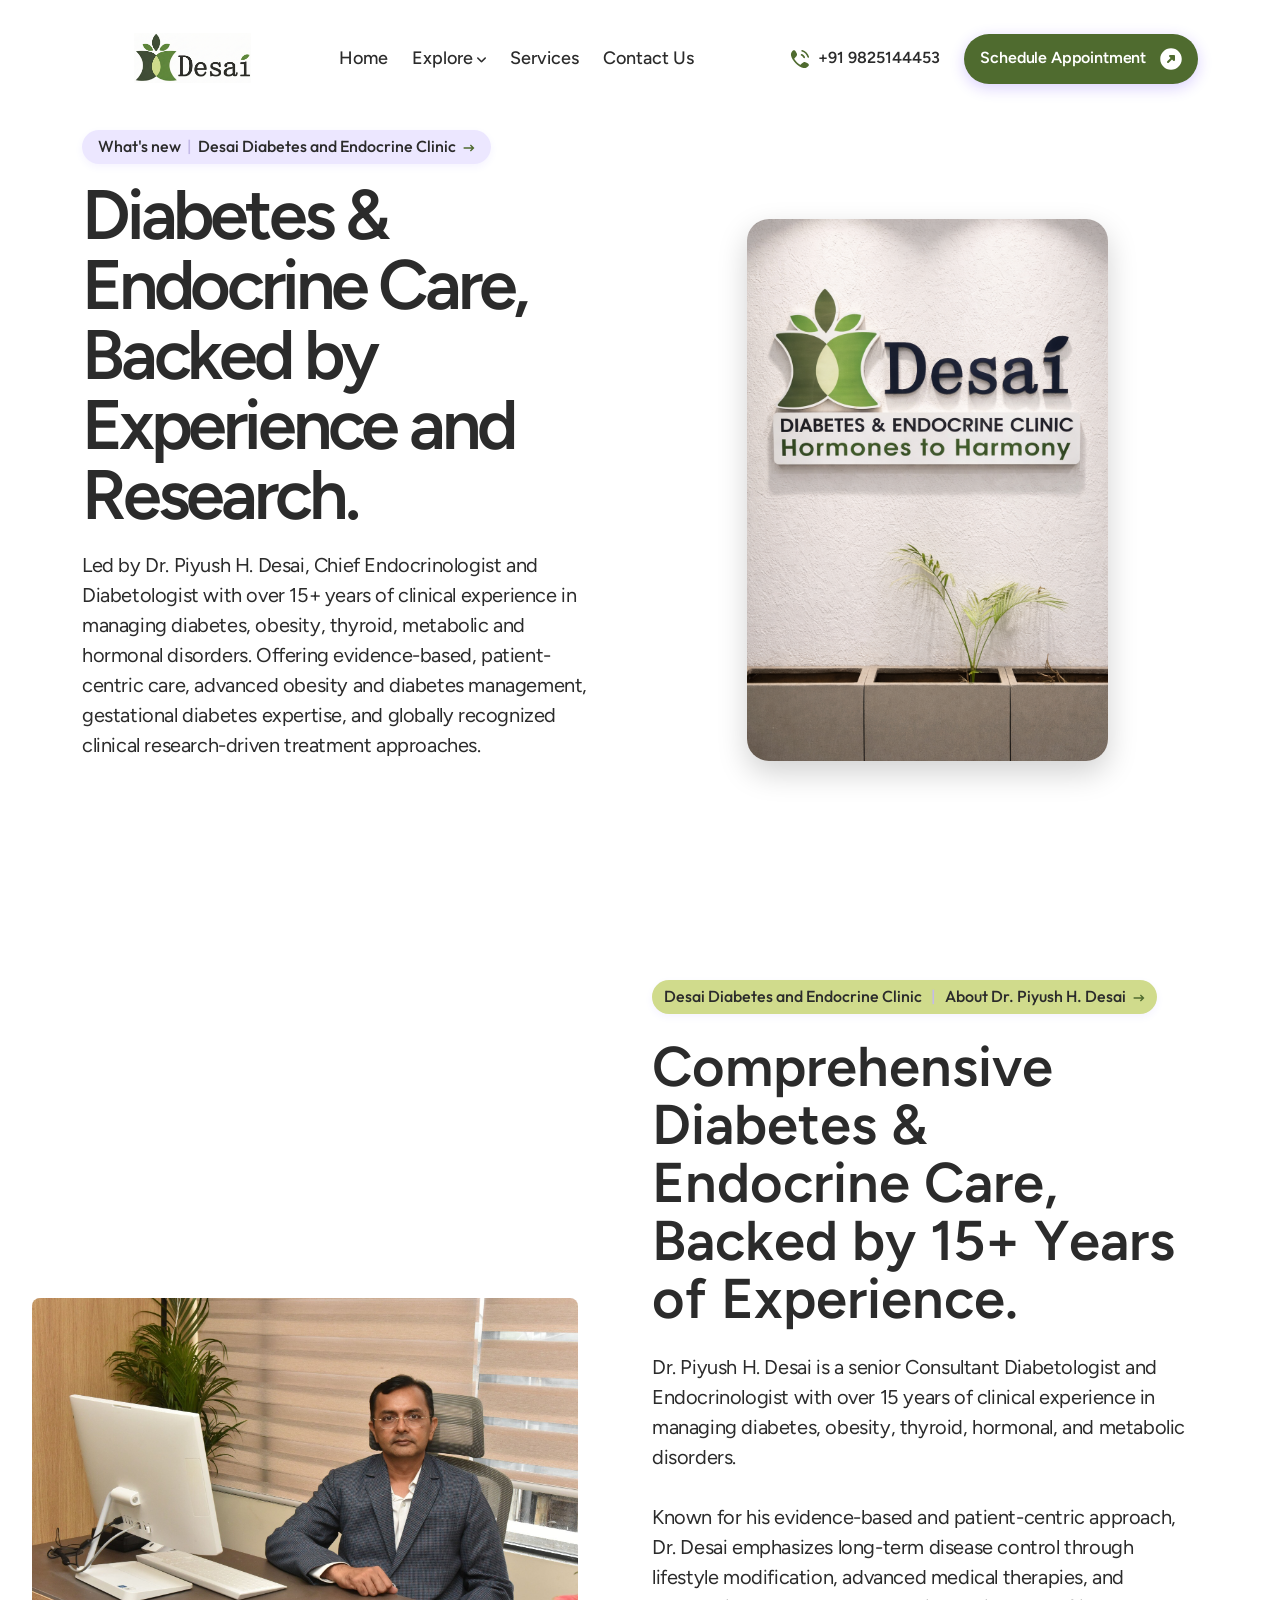
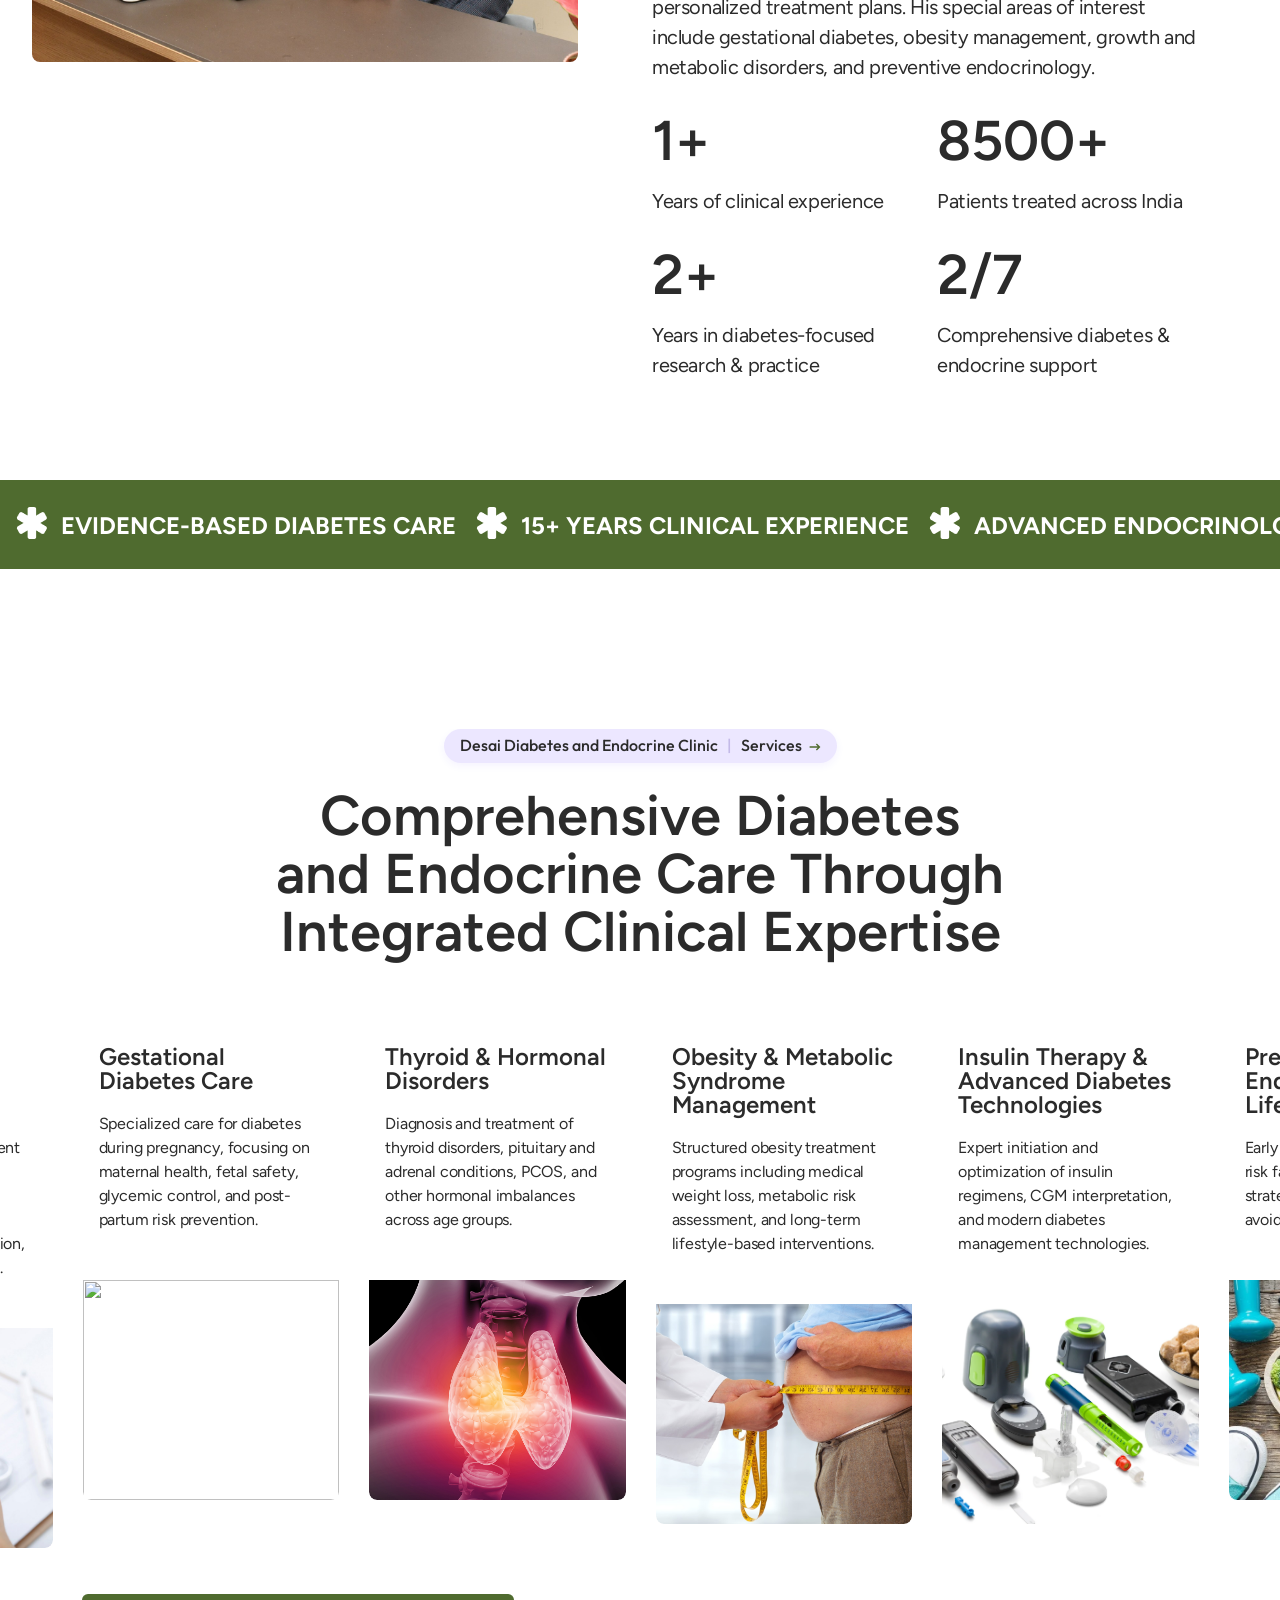
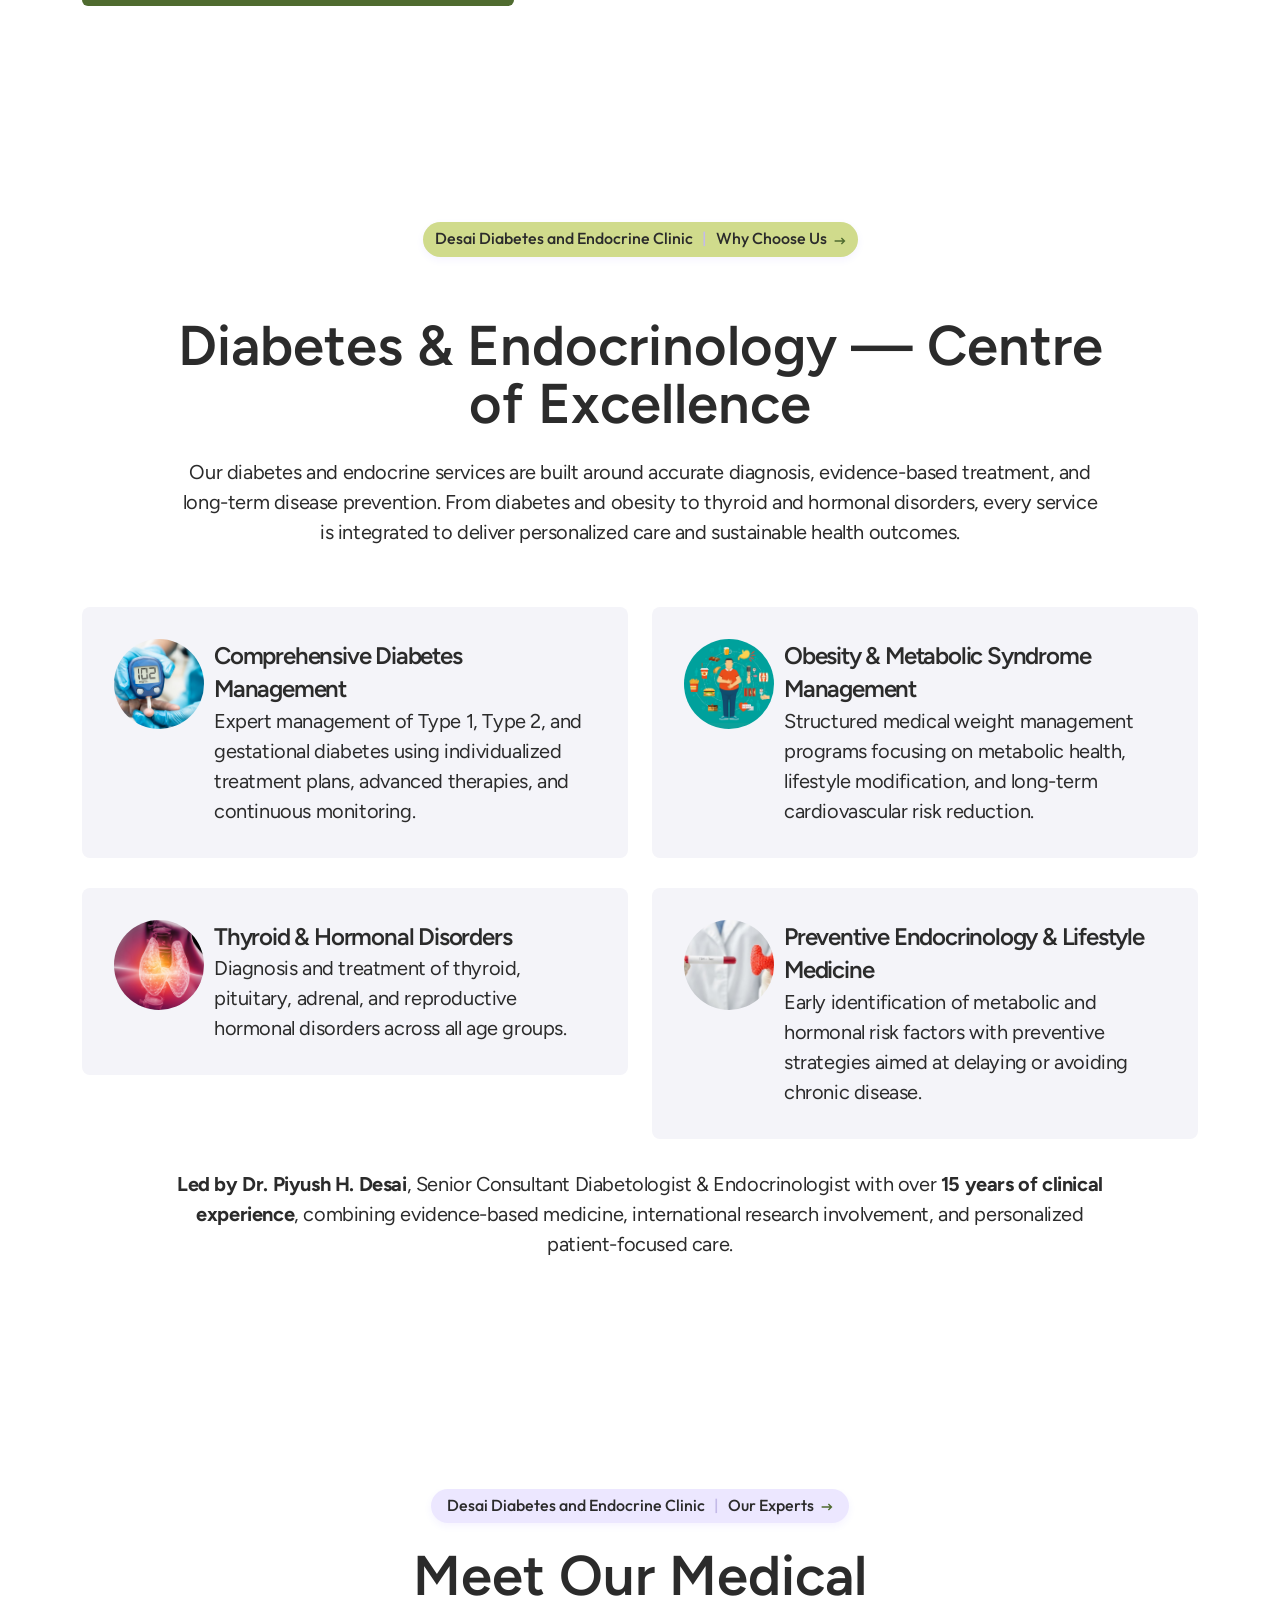
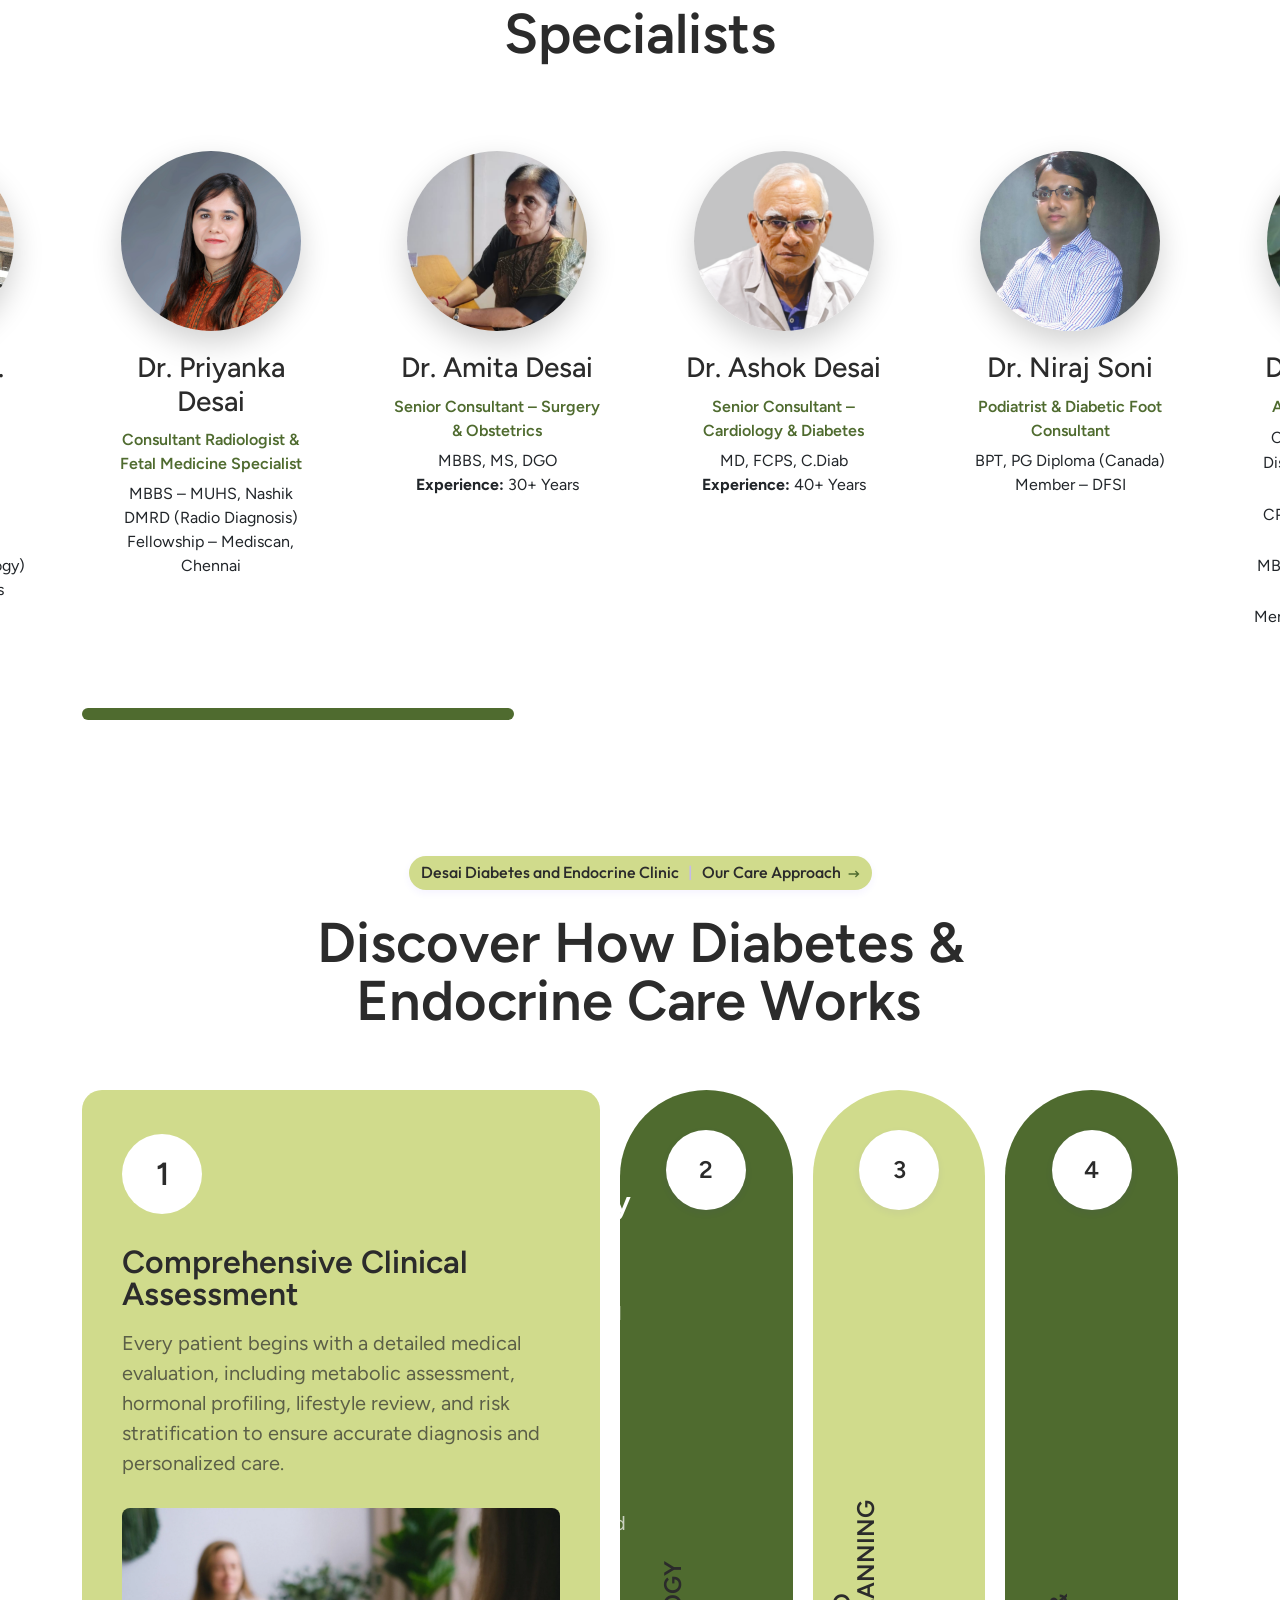
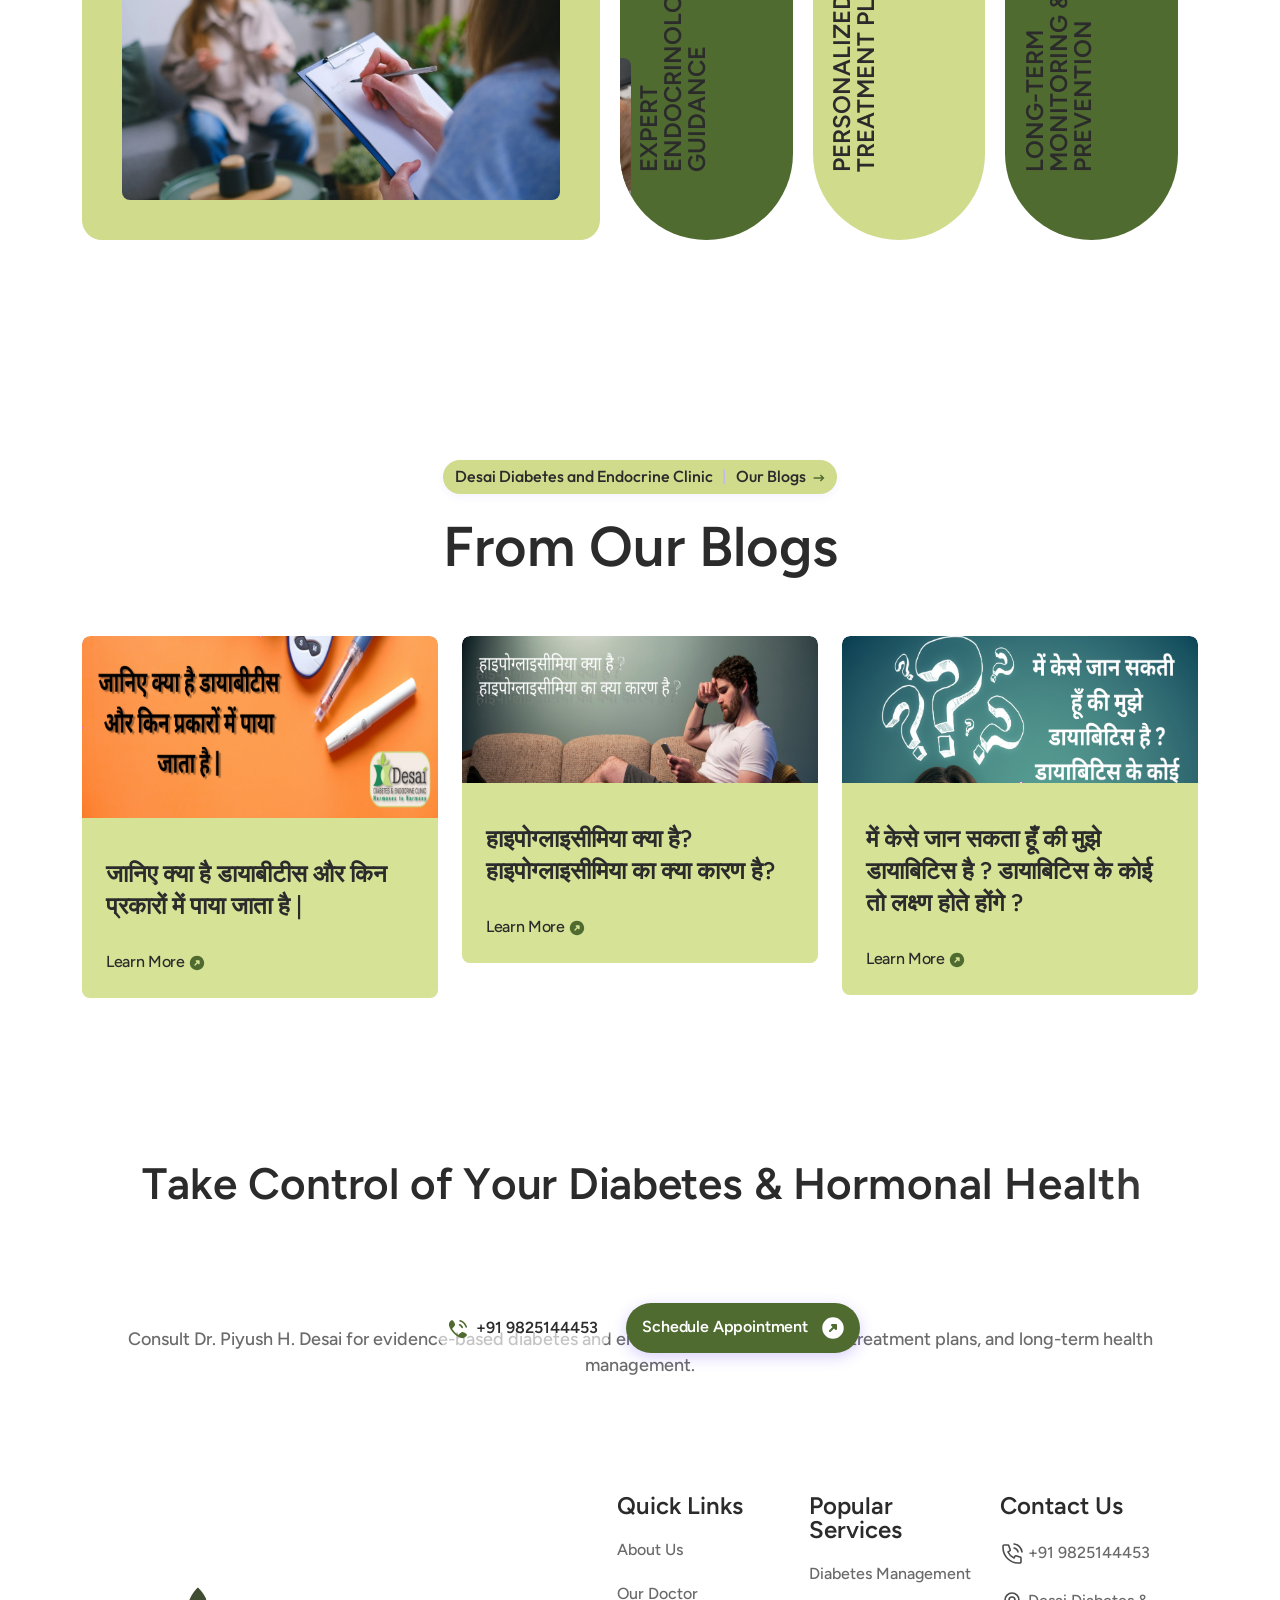
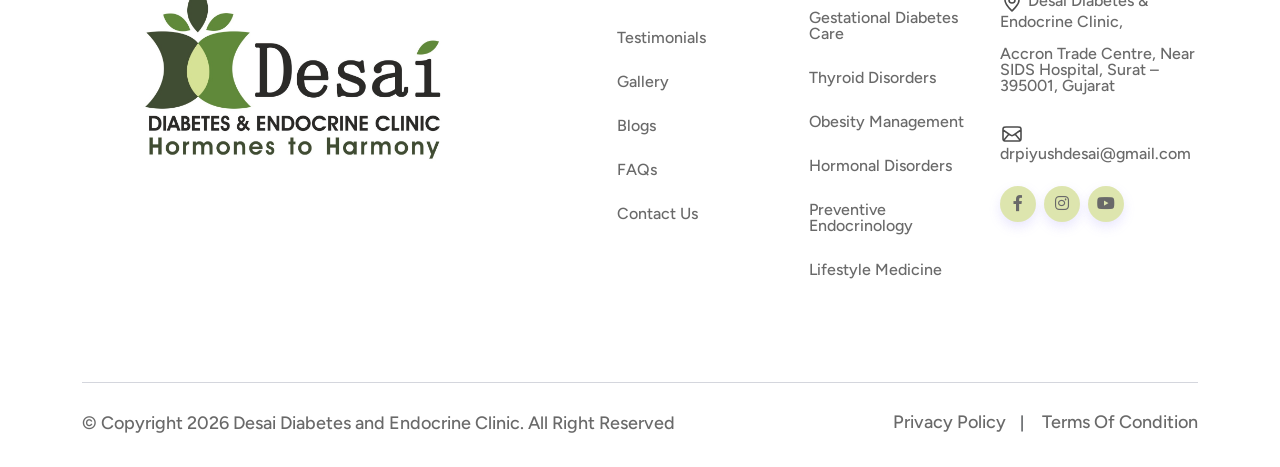
==== commit 603133aa: "commit" ====
--- a/index.html
+++ b/index.html
@@ -130,9 +130,16 @@
                       </svg>
 +91 9825144453
 </a>
-                    <a href="#" class="vl-btn4">Schedule Appointment <span><svg xmlns="http://www.w3.org/2000/svg" width="22" height="22" viewBox="0 0 22 22" fill="none">
-                        <path fill-rule="evenodd" clip-rule="evenodd" d="M11 0.25C5.06294 0.25 0.25 5.06294 0.25 11C0.25 16.9371 5.06294 21.75 11 21.75C16.9371 21.75 21.75 16.9371 21.75 11C21.75 5.06294 16.9371 0.25 11 0.25ZM10 7C9.5955 7 9.2309 7.24364 9.0761 7.61732C8.92134 7.99099 9.0069 8.42111 9.2929 8.70711L10.5858 10L7.29289 13.2929C6.90237 13.6834 6.90237 14.3166 7.29289 14.7071C7.68342 15.0976 8.31658 15.0976 8.70711 14.7071L12 11.4142L13.2929 12.7071C13.5789 12.9931 14.009 13.0787 14.3827 12.9239C14.7564 12.7691 15 12.4045 15 12V8C15 7.44772 14.5523 7 14 7H10Z" fill="white"/>
-                      </svg></span></a>
+                    <a href="javascript:void(0);" class="vl-btn4" onclick="openAppointmentModal()">
+  Schedule Appointment
+  <span>
+    <svg xmlns="http://www.w3.org/2000/svg" width="22" height="22" viewBox="0 0 22 22" fill="none">
+      <path fill-rule="evenodd" clip-rule="evenodd"
+      d="M11 0.25C5.06294 0.25 0.25 5.06294 0.25 11C0.25 16.9371 5.06294 21.75 11 21.75C16.9371 21.75 21.75 16.9371 21.75 11C21.75 5.06294 16.9371 0.25 11 0.25ZM10 7C9.5955 7 9.2309 7.24364 9.0761 7.61732C8.92134 7.99099 9.0069 8.42111 9.2929 8.70711L10.5858 10L7.29289 13.2929C6.90237 13.6834 6.90237 14.3166 7.29289 14.7071C7.68342 15.0976 8.31658 15.0976 8.70711 14.7071L12 11.4142L13.2929 12.7071C13.5789 12.9931 14.009 13.0787 14.3827 12.9239C14.7564 12.7691 15 12.4045 15 12V8C15 7.44772 14.5523 7 14 7H10Z"
+      fill="white"/>
+    </svg>
+  </span>
+</a>
                 </div>
                 </div>
                 <div class="vl-header-action-item d-block d-lg-none">
@@ -224,19 +231,17 @@
                       data-aos-duration="1000"
                       style="display:flex; gap:20px; flex-wrap:wrap;">
 
-                    <a href="#"
-                        target="_blank"
-                        rel="noopener"
-                        class="vl-btn4">
-                        Schedule Appointment
-                        <span>
-                          <svg xmlns="http://www.w3.org/2000/svg" width="22" height="22" viewBox="0 0 22 22" fill="none">
-                            <path fill-rule="evenodd" clip-rule="evenodd"
-                              d="M11 0.25C5.06294 0.25 0.25 5.06294 0.25 11C0.25 16.9371 5.06294 21.75 11 21.75C16.9371 21.75 21.75 16.9371 21.75 11C21.75 5.06294 16.9371 0.25 11 0.25ZM10 7C9.5955 7 9.2309 7.24364 9.0761 7.61732C8.92134 7.99099 9.0069 8.42111 9.2929 8.70711L10.5858 10L7.29289 13.2929C6.90237 13.6834 6.90237 14.3166 7.29289 14.7071C7.68342 15.0976 8.31658 15.0976 8.70711 14.7071L12 11.4142L13.2929 12.7071C13.5789 12.9931 14.009 13.0787 14.3827 12.9239C14.7564 12.7691 15 12.4045 15 12V8C15 7.44772 14.5523 7 14 7H10Z"
-                              fill="white"/>
-                          </svg>
-                        </span>
                     </a>
+                    <a href="javascript:void(0);" class="vl-btn4" onclick="openAppointmentModal()">
+  Schedule Appointment
+  <span>
+    <svg xmlns="http://www.w3.org/2000/svg" width="22" height="22" viewBox="0 0 22 22" fill="none">
+      <path fill-rule="evenodd" clip-rule="evenodd"
+      d="M11 0.25C5.06294 0.25 0.25 5.06294 0.25 11C0.25 16.9371 5.06294 21.75 11 21.75C16.9371 21.75 21.75 16.9371 21.75 11C21.75 5.06294 16.9371 0.25 11 0.25ZM10 7C9.5955 7 9.2309 7.24364 9.0761 7.61732C8.92134 7.99099 9.0069 8.42111 9.2929 8.70711L10.5858 10L7.29289 13.2929C6.90237 13.6834 6.90237 14.3166 7.29289 14.7071C7.68342 15.0976 8.31658 15.0976 8.70711 14.7071L12 11.4142L13.2929 12.7071C13.5789 12.9931 14.009 13.0787 14.3827 12.9239C14.7564 12.7691 15 12.4045 15 12V8C15 7.44772 14.5523 7 14 7H10Z"
+      fill="white"/>
+    </svg>
+  </span>
+</a>
 
                   </div>
                 </div>
@@ -1236,14 +1241,16 @@
           +91 9825144453
         </a>
 
-        <a href="#" class="vl-btn4">
-          Schedule an Appointment
-          <span>
-            <svg xmlns="http://www.w3.org/2000/svg" width="22" height="22" viewBox="0 0 22 22" fill="none">
-                <path fill-rule="evenodd" clip-rule="evenodd" d="M11 0.25C5.06294 0.25 0.25 5.06294 0.25 11C0.25 16.9371 5.06294 21.75 11 21.75C16.9371 21.75 21.75 16.9371 21.75 11C21.75 5.06294 16.9371 0.25 11 0.25ZM10 7C9.5955 7 9.2309 7.24364 9.0761 7.61732C8.92134 7.99099 9.0069 8.42111 9.2929 8.70711L10.5858 10L7.29289 13.2929C6.90237 13.6834 6.90237 14.3166 7.29289 14.7071C7.68342 15.0976 8.31658 15.0976 8.70711 14.7071L12 11.4142L13.2929 12.7071C13.5789 12.9931 14.009 13.0787 14.3827 12.9239C14.7564 12.7691 15 12.4045 15 12V8C15 7.44772 14.5523 7 14 7H10Z" fill="white"/>
-              </svg></span>
-          </span>
-        </a>
+        <a href="javascript:void(0);" class="vl-btn4" onclick="openAppointmentModal()">
+  Schedule Appointment
+  <span>
+    <svg xmlns="http://www.w3.org/2000/svg" width="22" height="22" viewBox="0 0 22 22" fill="none">
+      <path fill-rule="evenodd" clip-rule="evenodd"
+      d="M11 0.25C5.06294 0.25 0.25 5.06294 0.25 11C0.25 16.9371 5.06294 21.75 11 21.75C16.9371 21.75 21.75 16.9371 21.75 11C21.75 5.06294 16.9371 0.25 11 0.25ZM10 7C9.5955 7 9.2309 7.24364 9.0761 7.61732C8.92134 7.99099 9.0069 8.42111 9.2929 8.70711L10.5858 10L7.29289 13.2929C6.90237 13.6834 6.90237 14.3166 7.29289 14.7071C7.68342 15.0976 8.31658 15.0976 8.70711 14.7071L12 11.4142L13.2929 12.7071C13.5789 12.9931 14.009 13.0787 14.3827 12.9239C14.7564 12.7691 15 12.4045 15 12V8C15 7.44772 14.5523 7 14 7H10Z"
+      fill="white"/>
+    </svg>
+  </span>
+</a>
 
       </div>
 
@@ -1359,6 +1366,126 @@
 <script src="assets/js/plugins/circle-progress.js"></script>
 <script src="assets/js/plugins/swiper.js"></script>
 <script src="assets/js/main.js"></script>
+<!--===== PREMIUM FULLSCREEN BOOKING MODAL =======-->
+<div id="appointmentModal" class="appointment-modal">
+  <div class="appointment-content">
+    
+    <button class="appointment-close" onclick="closeAppointmentModal()">×</button>
+
+    <div class="appointment-iframe-wrapper">
+      <iframe 
+        src="https://homecare.healthray.com/doctor?org_details=6344fa634d85e1f27ae2a32e245307feEXvMaAIUiYWBhAcEH8jOaw=="
+        frameborder="0">
+      </iframe>
+    </div>
+
+  </div>
+</div>
+
+<style>
+.appointment-modal {
+  position: fixed;
+  inset: 0;
+  background: rgba(0,0,0,0.75);
+  display: flex;
+  align-items: center;
+  justify-content: center;
+  opacity: 0;
+  visibility: hidden;
+  transition: all 0.4s ease;
+  z-index: 99999;
+}
+
+.appointment-modal.active {
+  opacity: 1;
+  visibility: visible;
+}
+
+.appointment-content {
+  position: relative;
+  width: 95%;
+  height: 95%;
+  background: #ffffff;
+  border-radius: 18px;
+  overflow: hidden;
+  animation: scaleIn 0.4s ease;
+  padding-top: 70px; /* Space for close button */
+}
+
+.appointment-iframe-wrapper {
+  width: 100%;
+  height: calc(100% - 70px);
+}
+
+.appointment-iframe-wrapper iframe {
+  width: 100%;
+  height: 100%;
+  border: none;
+}
+
+.appointment-close {
+  position: absolute;
+  top: 15px;
+  right: 20px;
+  background: #4F6B2F;
+  color: white;
+  border: none;
+  font-size: 26px;
+  width: 45px;
+  height: 45px;
+  border-radius: 50%;
+  cursor: pointer;
+  z-index: 20;
+  transition: all 0.3s ease;
+  box-shadow: 0 5px 15px rgba(0,0,0,0.2);
+}
+
+.appointment-close:hover {
+  background: #2f451b;
+  transform: scale(1.05);
+}
+
+@keyframes scaleIn {
+  from { transform: scale(0.95); opacity: 0; }
+  to { transform: scale(1); opacity: 1; }
+}
+
+/* Mobile Optimization */
+@media (max-width: 768px) {
+  .appointment-content {
+    width: 100%;
+    height: 100%;
+    border-radius: 0;
+    padding-top: 65px;
+  }
+}
+</style>
+
+<script>
+function openAppointmentModal() {
+  document.getElementById("appointmentModal").classList.add("active");
+  document.body.style.overflow = "hidden";
+}
+
+function closeAppointmentModal() {
+  document.getElementById("appointmentModal").classList.remove("active");
+  document.body.style.overflow = "auto";
+}
+
+window.addEventListener("click", function(e) {
+  const modal = document.getElementById("appointmentModal");
+  if (e.target === modal) {
+    closeAppointmentModal();
+  }
+});
+
+document.addEventListener("keydown", function(e) {
+  if (e.key === "Escape") {
+    closeAppointmentModal();
+  }
+});
+</script>
+<!--===== END MODAL =======-->
 
 </body>
 </html>
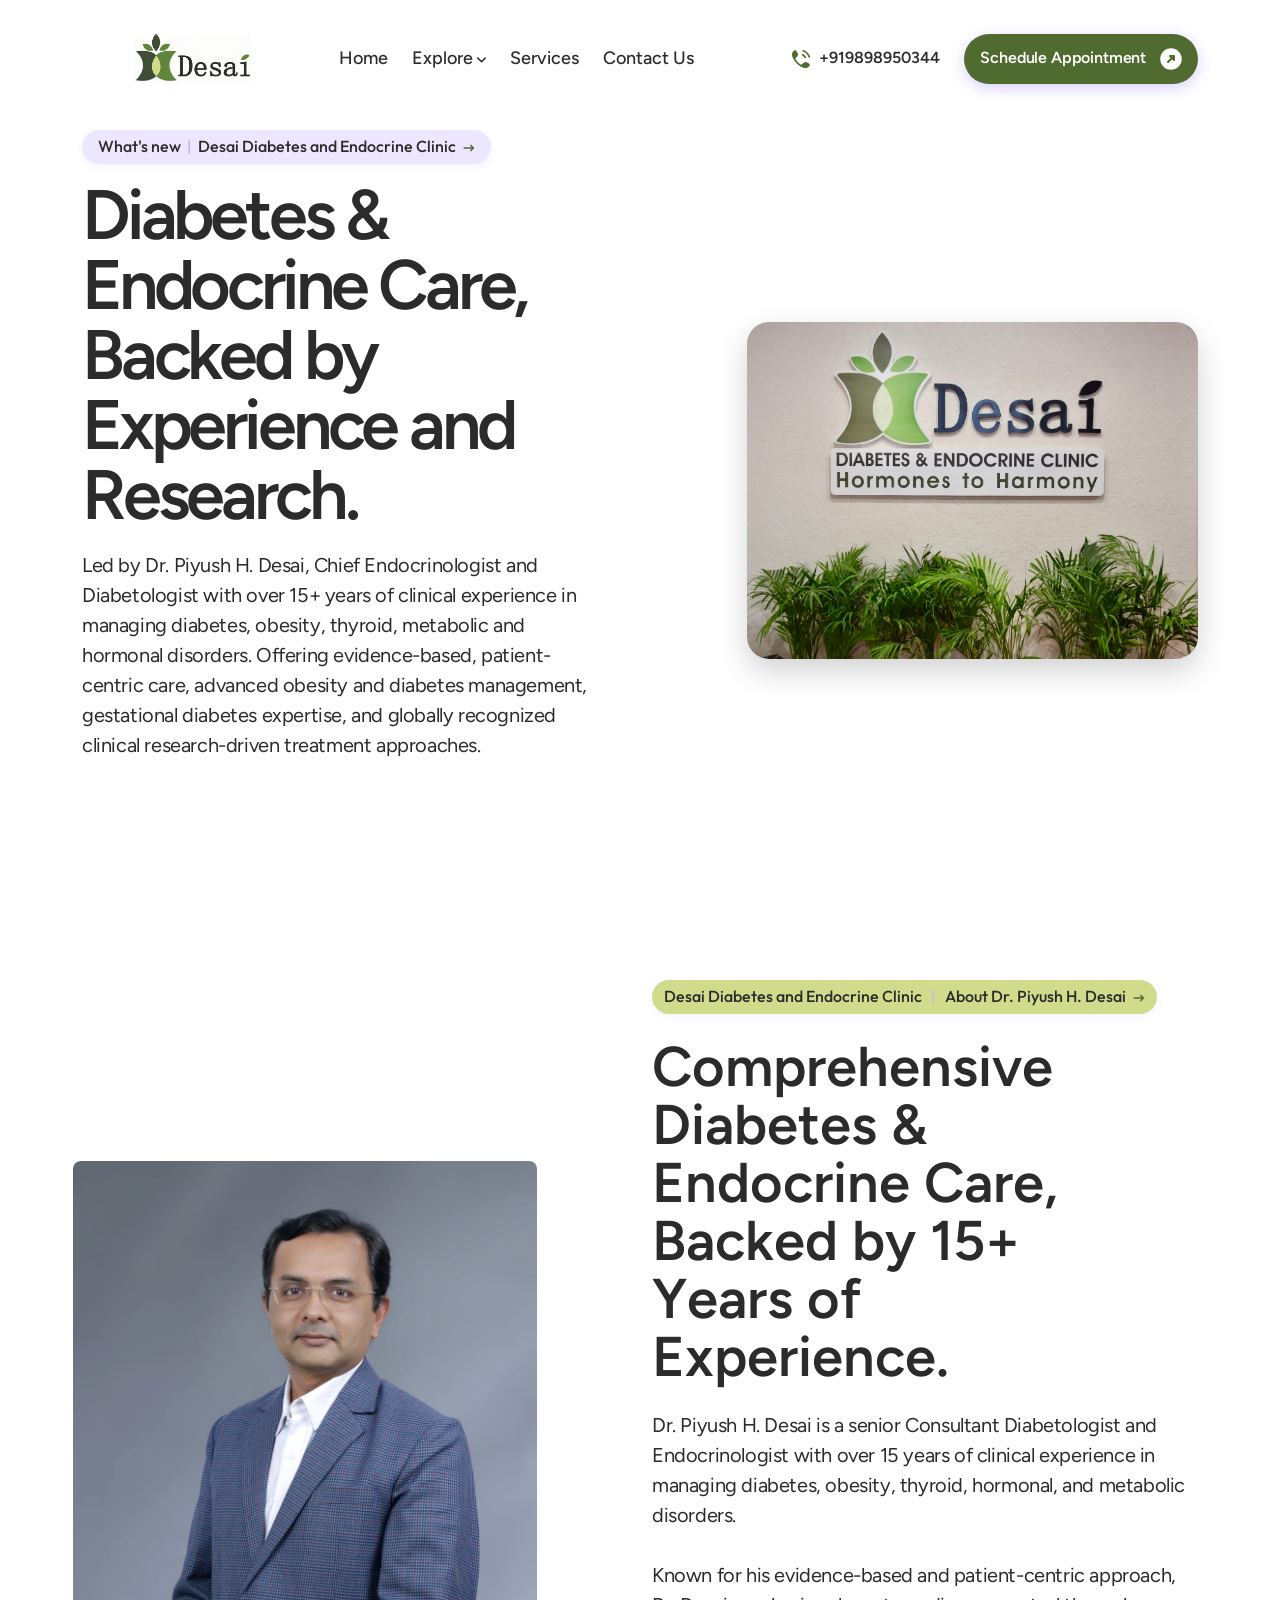
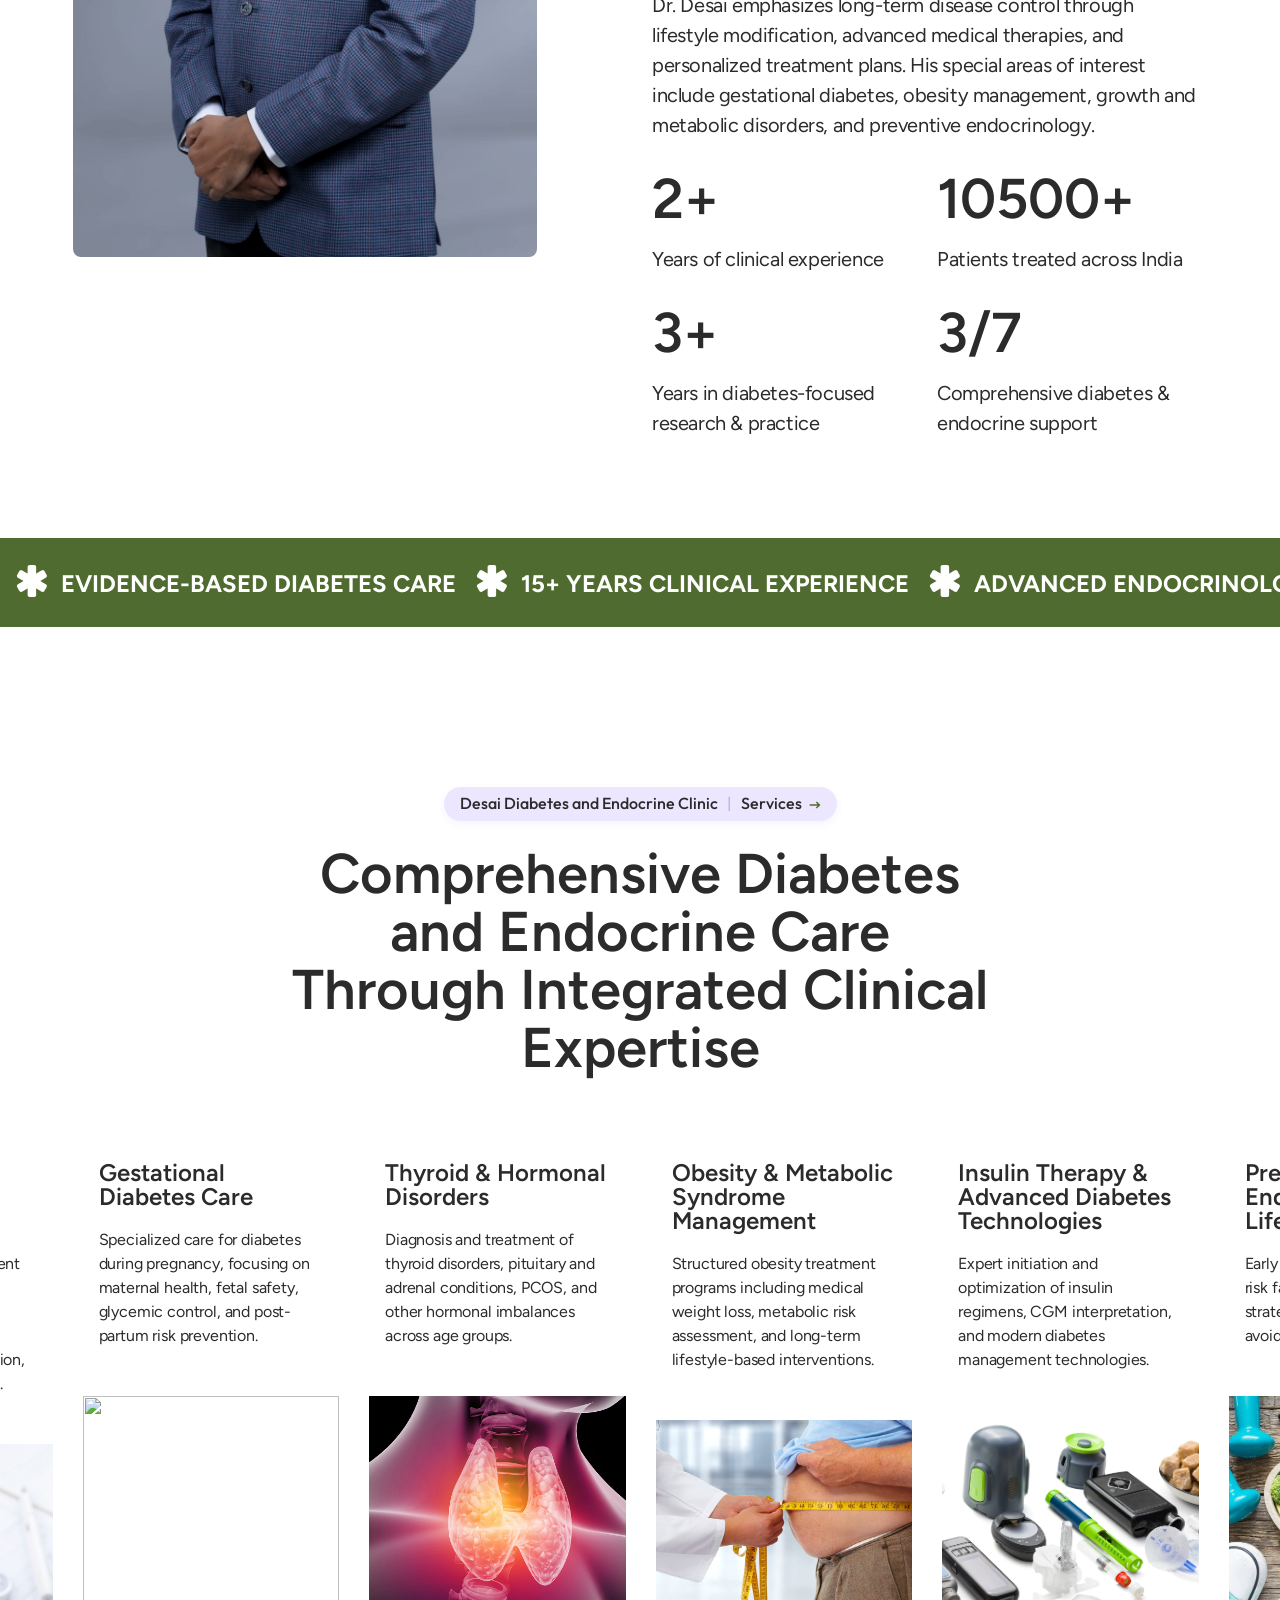
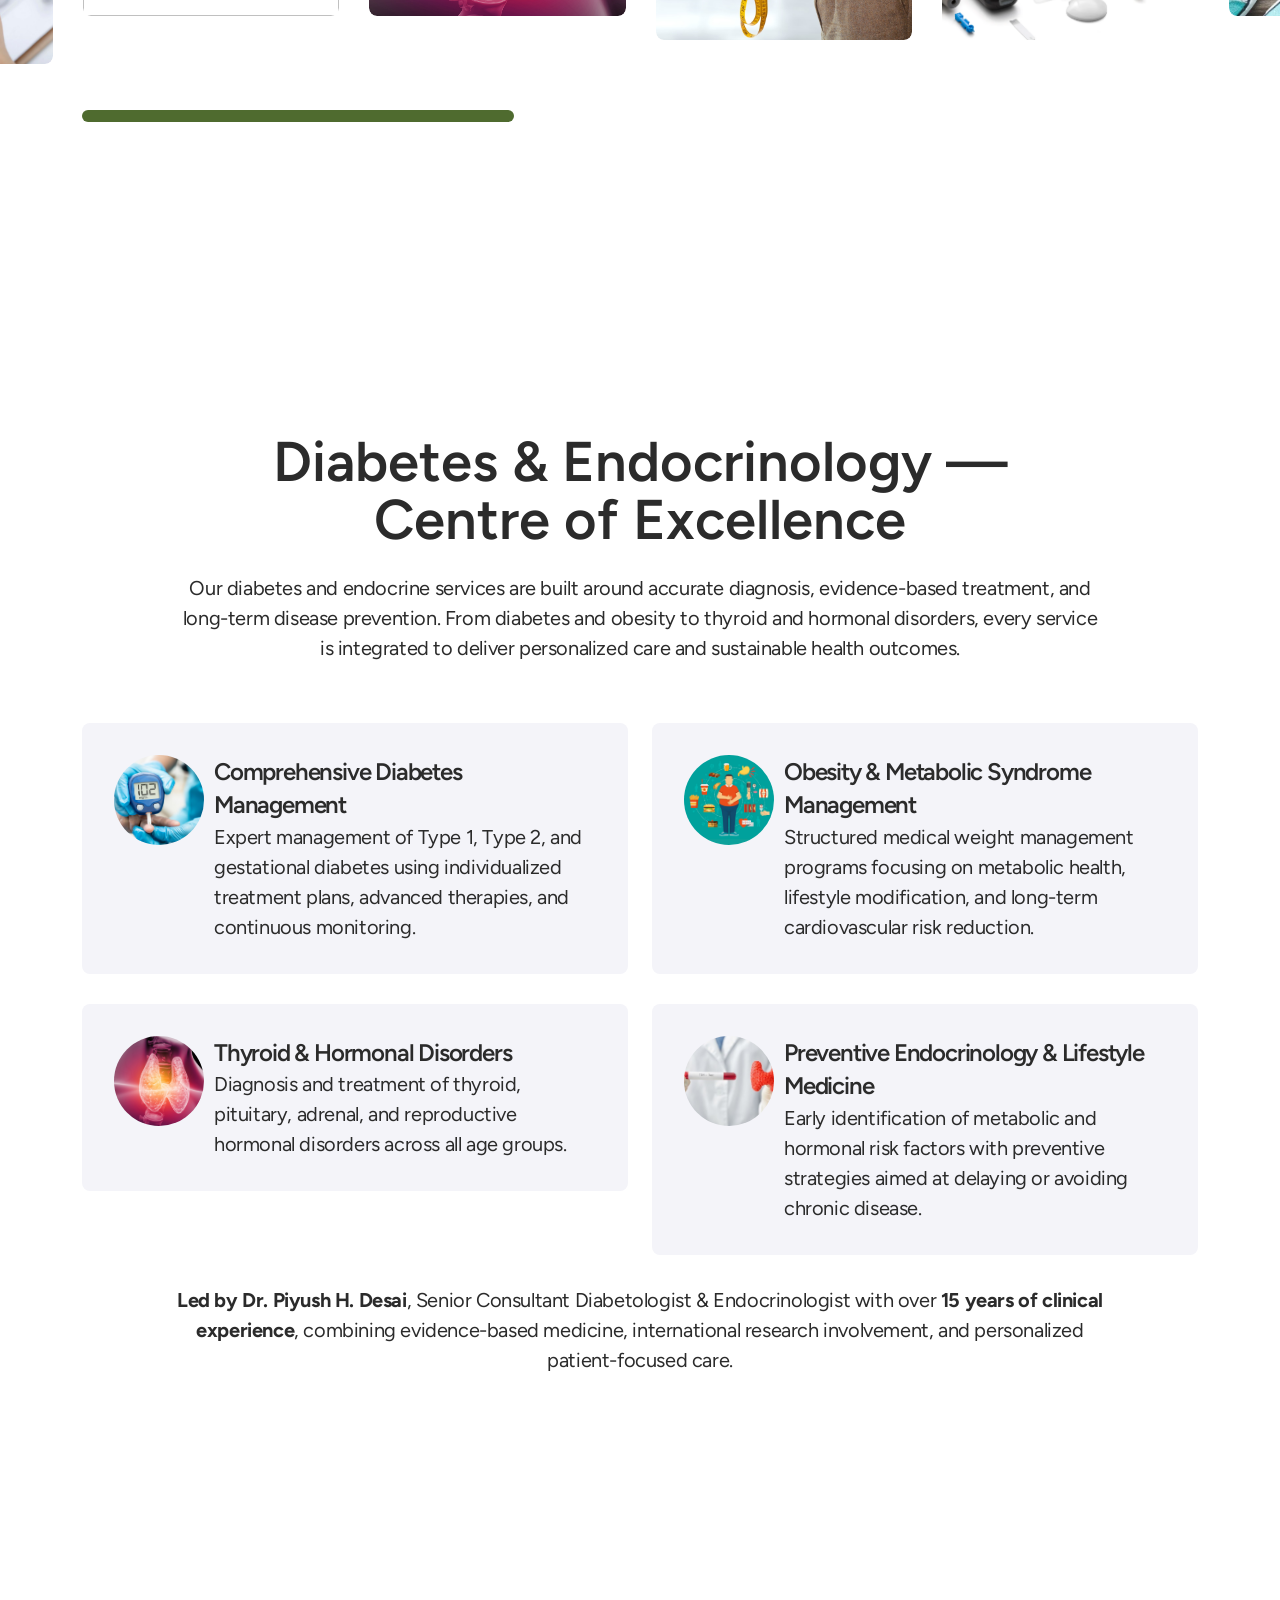
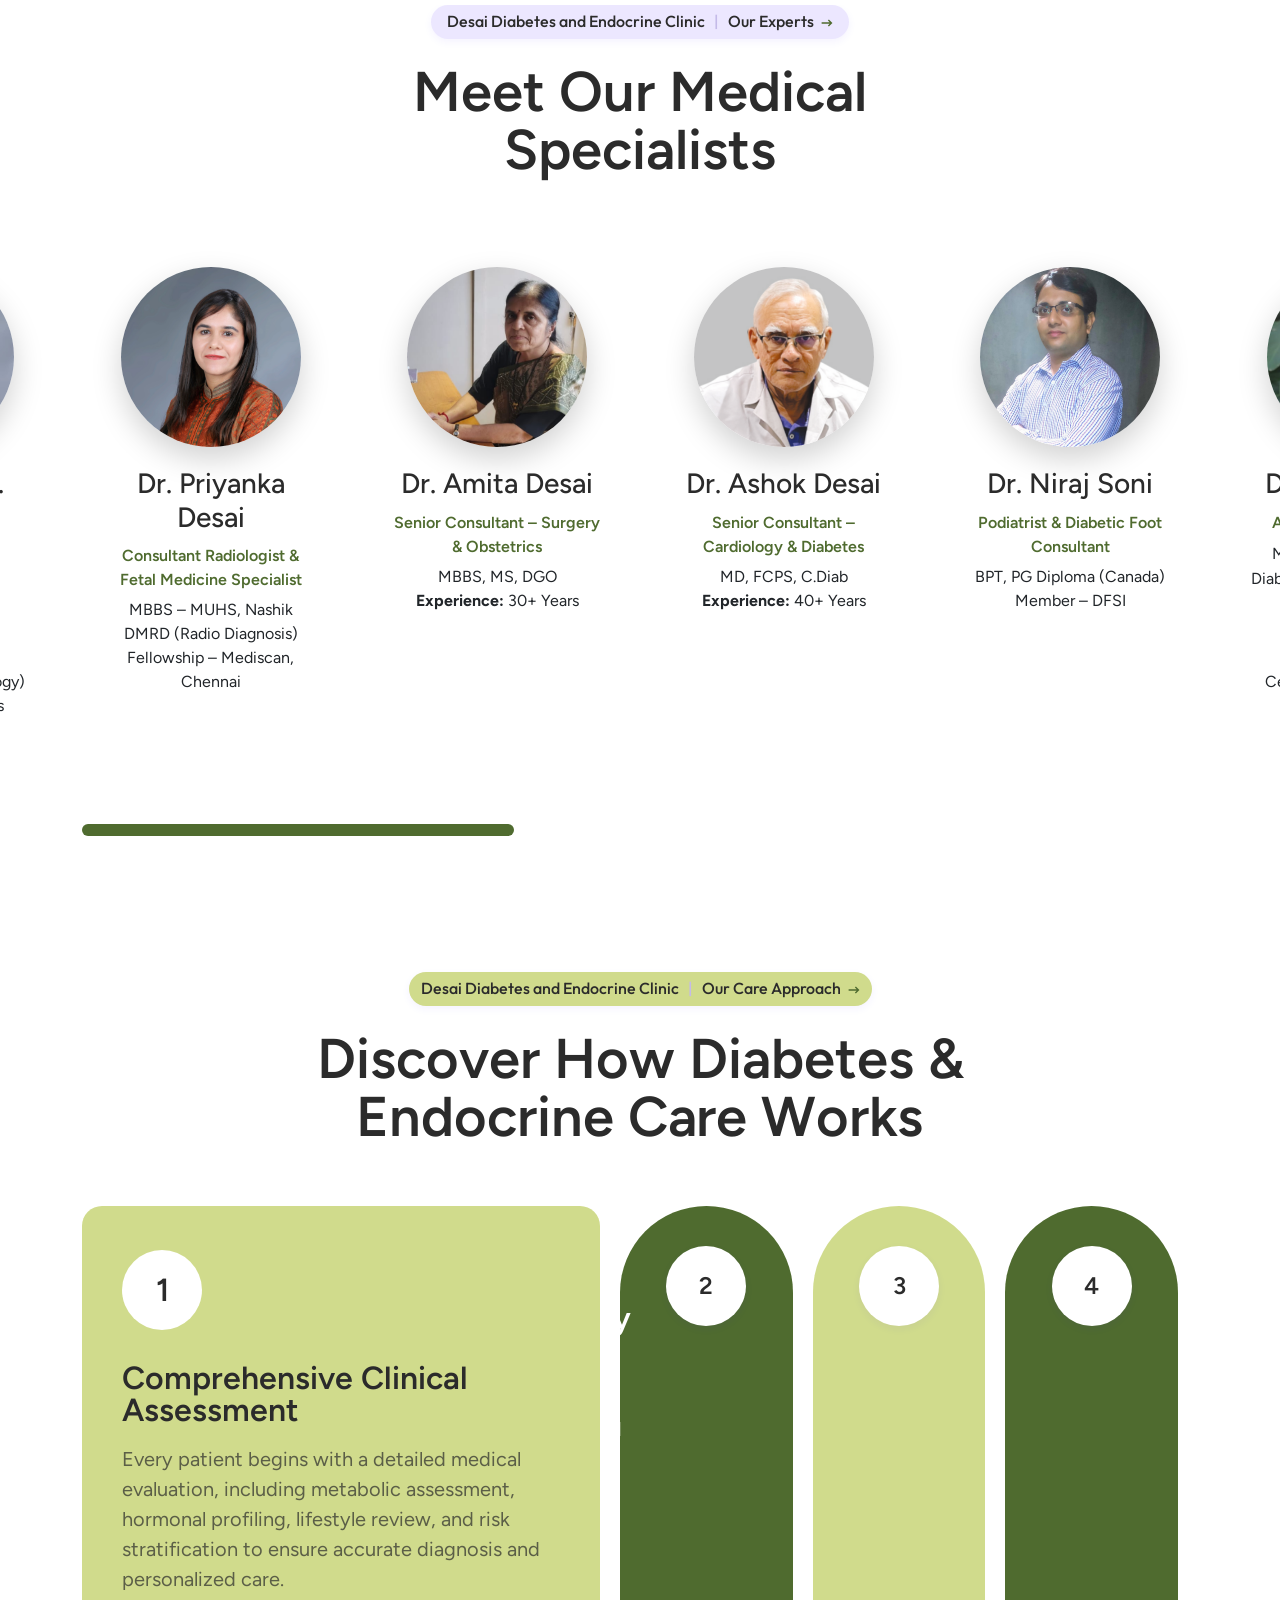
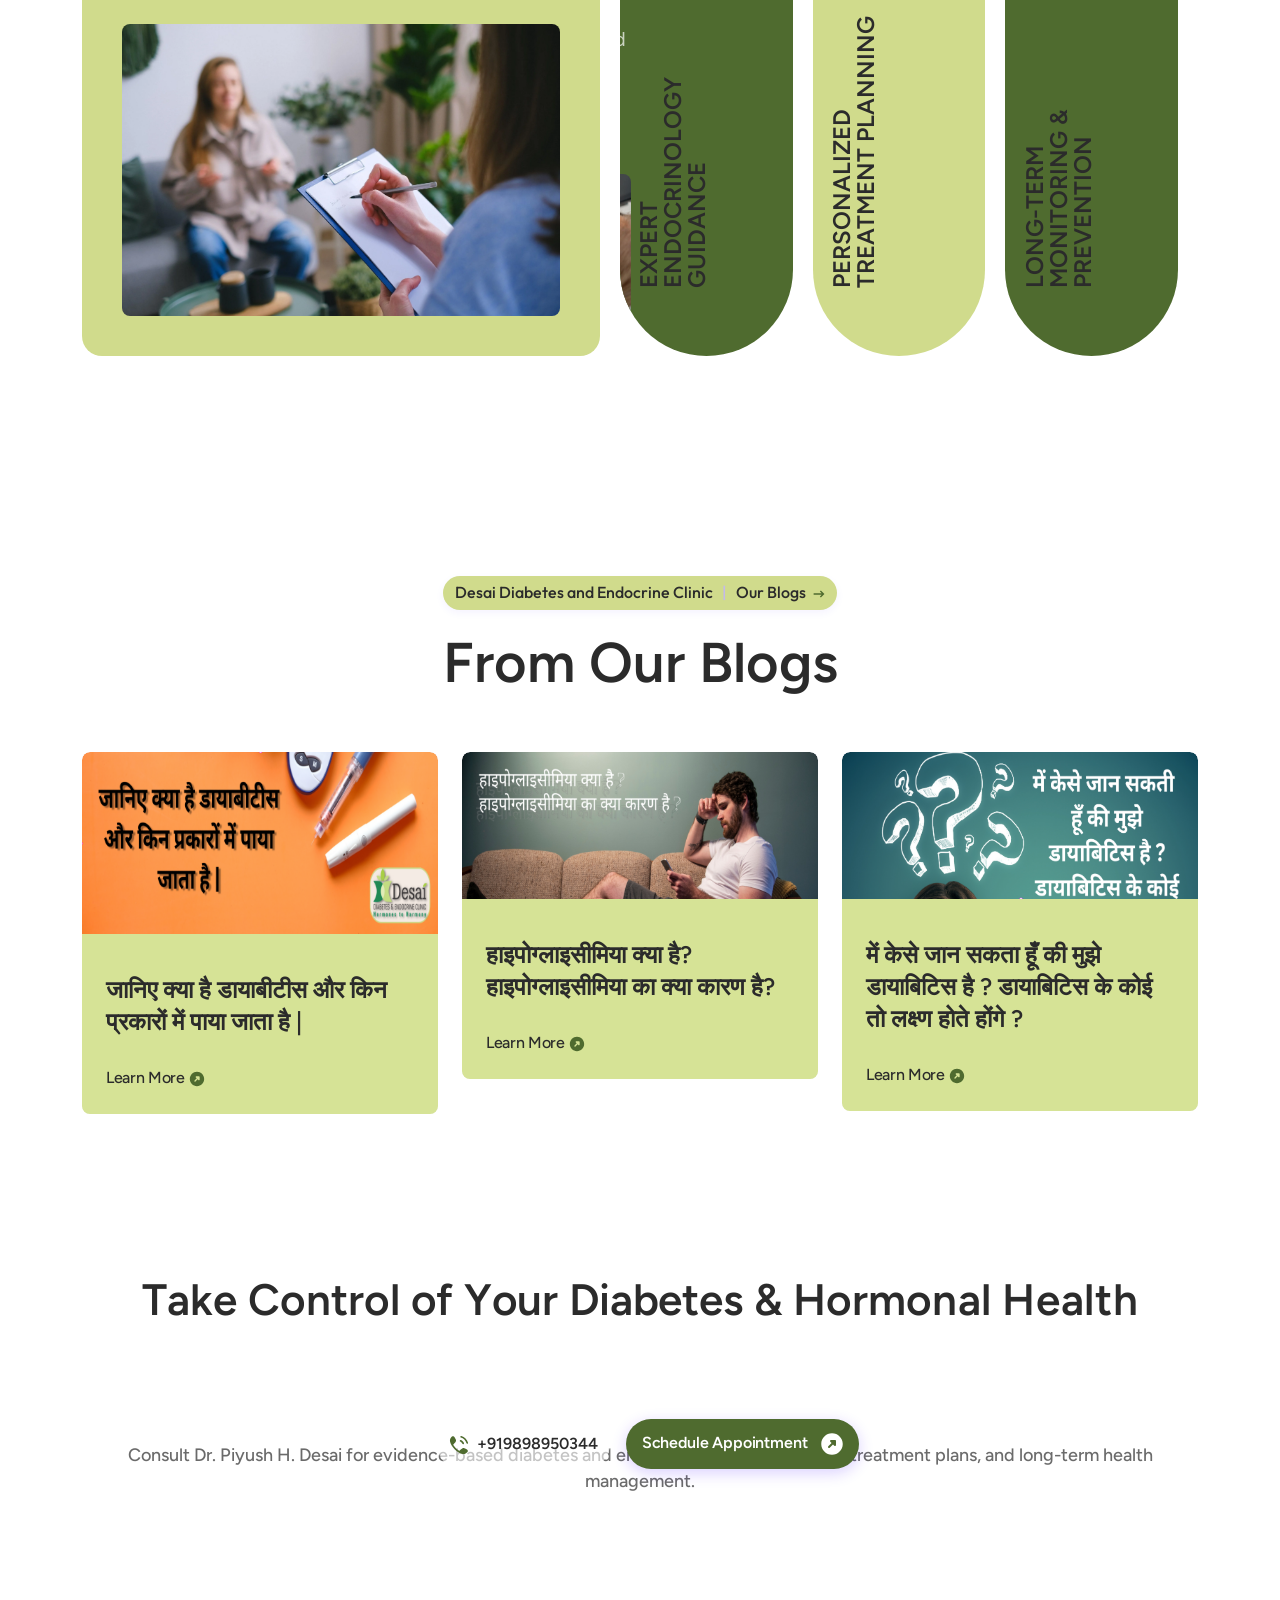
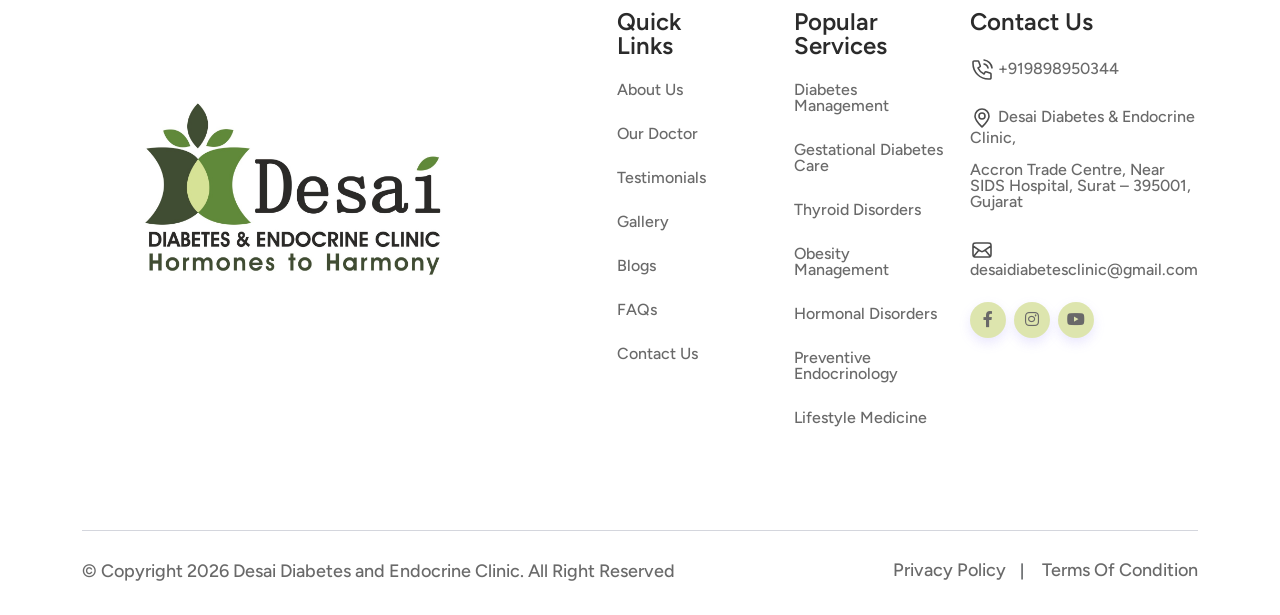
==== commit ecc8e887: "commit" ====
--- a/index.html
+++ b/index.html
@@ -116,7 +116,7 @@
                 <div class="vl-hero-btn d-none d-lg-block text-end">
                   <div class="btn-area1">
                     <a href="tel:
-+91 9825144453
++919898950344
 " class="phone"><svg xmlns="http://www.w3.org/2000/svg" width="20" height="20" viewBox="0 0 20 20" fill="none">
                         <g clip-path="url(#clip0_5825_4343)">
 <path d="M4.32688 1.17598C4.79912 1.27359 5.1752 1.59087 5.40887 2.01006L6.15321 3.34544C6.42738 3.83727 6.65811 4.25117 6.80878 4.61098C6.96862 4.99266 7.06355 5.36904 7.02016 5.78518C6.97676 6.20131 6.80622 6.55001 6.57107 6.8905C6.3494 7.21148 6.03823 7.56888 5.66848 7.99356L4.57431 9.25038C4.37824 9.47563 4.2802 9.58821 4.27124 9.72896C4.26228 9.86971 4.34263 9.98996 4.50333 10.2304C5.87299 12.2796 7.71894 14.1262 9.76983 15.497C10.0103 15.6577 10.1305 15.738 10.2712 15.7291C10.412 15.7201 10.5247 15.6221 10.7498 15.426L12.0067 14.3318C12.4314 13.962 12.7888 13.6509 13.1098 13.4292C13.4502 13.194 13.799 13.0235 14.2151 12.9801C14.6312 12.9367 15.0077 13.0317 15.3893 13.1915C15.7491 13.3422 16.163 13.5729 16.6547 13.847L17.9902 14.5915C18.4094 14.8251 18.7267 15.2012 18.8243 15.6734C18.9229 16.1505 18.7775 16.6302 18.4562 17.0244C17.2904 18.4547 15.4227 19.3654 13.4633 18.9701C12.259 18.7272 11.0707 18.3225 9.63342 17.4982C6.74558 15.842 4.15636 13.2514 2.50212 10.367C1.67786 8.92963 1.2731 7.74134 1.03015 6.53696C0.634898 4.5776 1.54559 2.70987 2.9759 1.54412C3.37009 1.22284 3.84971 1.07736 4.32688 1.17598Z" fill="#4F6B2F"/>
@@ -128,7 +128,7 @@
 </clipPath>
                         </defs>
                       </svg>
-+91 9825144453
++919898950344
 </a>
                     <a href="javascript:void(0);" class="vl-btn4" onclick="openAppointmentModal()">
   Schedule Appointment
@@ -173,8 +173,8 @@
         <div class="space20"></div>
         <div class="vl-offcanvas-info">
             <div class="space20"></div>
-            <span><a href="mailto:drpiyushdesai@gmail.com"> <i class="fa-regular fa-envelope"></i>drpiyushdesai@gmail.com</a></span>
-            <span><a href="tel:+91 9825144453"><i class="fa-solid fa-phone"></i>+91 9825144453</a></span>
+            <span><a href="mailto:desaidiabetesclinic@gmail.com"> <i class="fa-regular fa-envelope"></i>desaidiabetesclinic@gmail.com</a></span>
+            <span><a href="tel:+919898950344"><i class="fa-solid fa-phone"></i>+919898950344</a></span>
             <span><a href="#"><i class="fa-solid fa-location-dot"></i> 
               Desai Diabetes & Endocrine Clinic,
             <br>
@@ -250,10 +250,10 @@
                 <div class="hero4-images-area">
                     <div class="bg-area">
                       <img 
-  src="assets/img/all-images/about/ChatGPT Image Feb 3, 2026, 01_14_33 PM.png"
+  src="assets/img/all-images/bg/WhatsApp Image 2026-02-26 at 12.28.12 2.jpeg"
   alt="Neonatal Care"
   style="
-    max-width: 80%;
+    max-width: 100%;
     height: auto;
     display: block;
     padding-bottom: 0;
@@ -281,10 +281,7 @@
       <div class="col-lg-6">
         <div class="about-images-area">
           <div class="img1 image-anime reveal">
-            <img src="assets/img/all-images/team/dr-piyush-desai-desai-diabetes-and-endocrine-clinic-khatodra-wadi-surat-diabetologist-doctors-nvfaaw6q1b.jpg" alt="">
-          </div>
-          <div class="img2">
-            <img src="assets/img/elements/elements17.png" alt="" class="elements18 keyframe5">
+            <img src="assets/img/all-images/team/WhatsApp Image 2026-02-26 at 12.32.16.jpeg" alt="" style="width:85%;height:auto;display:block;margin:0 auto;">
           </div>
         </div>
       </div>
@@ -841,9 +838,9 @@
                     margin:0 auto 20px;
                     box-shadow:0 12px 30px rgba(0,0,0,0.18);
                   ">
-                <img src="assets/img/all-images/team/Screenshot 2026-02-09 at 8.34.24 PM.png"
+                <img src="assets/img/all-images/team/WhatsApp Image 2026-02-26 at 12.32.16.jpeg"
                      alt="Dr. Piyush H. Desai"
-                     style="width:100%;height:100%;object-fit:cover;">
+                     style="width:100%;height:100%;object-fit:cover;object-position:50% 20%;">
               </div>
 
               <!-- Text -->
@@ -966,10 +963,10 @@
               </p>
 
               <p style="margin-bottom:0; line-height:1.6;">
-                Certificate in Metabolic Disorder (Royal College of General Physician)<br>
-                CPCDM (Diabetes Care) – RSSDI<br>
-                MBBS – Sumandeep Vidhya Peeth<br>
-                Member – RSSDI, IMA, MSAI
+                Master Specialisation in Diabetes Management (Royal College of General Practitioners)<br>
+                CPCDM – RSSDI<br>
+                Certification in Metabolic Disorders<br> 
+                MBBS
               </p>
 
             </div>
@@ -1226,7 +1223,7 @@
 
       <div class="btn-area1 d-flex justify-content-center align-items-center gap-3 flex-wrap">
 
-        <a href="tel:+91 9825144453" class="phone">
+        <a href="tel:+919898950344" class="phone">
           <svg xmlns="http://www.w3.org/2000/svg" width="20" height="20" viewBox="0 0 20 20" fill="none">
                 <g clip-path="url(#clip0_5825_4343)">
                   <path d="M4.32688 1.17598C4.79912 1.27359 5.1752 1.59087 5.40887 2.01006L6.15321 3.34544C6.42738 3.83727 6.65811 4.25117 6.80878 4.61098C6.96862 4.99266 7.06355 5.36904 7.02016 5.78518C6.97676 6.20131 6.80622 6.55001 6.57107 6.8905C6.3494 7.21148 6.03823 7.56888 5.66848 7.99356L4.57431 9.25038C4.37824 9.47563 4.2802 9.58821 4.27124 9.72896C4.26228 9.86971 4.34263 9.98996 4.50333 10.2304C5.87299 12.2796 7.71894 14.1262 9.76983 15.497C10.0103 15.6577 10.1305 15.738 10.2712 15.7291C10.412 15.7201 10.5247 15.6221 10.7498 15.426L12.0067 14.3318C12.4314 13.962 12.7888 13.6509 13.1098 13.4292C13.4502 13.194 13.799 13.0235 14.2151 12.9801C14.6312 12.9367 15.0077 13.0317 15.3893 13.1915C15.7491 13.3422 16.163 13.5729 16.6547 13.847L17.9902 14.5915C18.4094 14.8251 18.7267 15.2012 18.8243 15.6734C18.9229 16.1505 18.7775 16.6302 18.4562 17.0244C17.2904 18.4547 15.4227 19.3654 13.4633 18.9701C12.259 18.7272 11.0707 18.3225 9.63342 17.4982C6.74558 15.842 4.15636 13.2514 2.50212 10.367C1.67786 8.92963 1.2731 7.74134 1.03015 6.53696C0.634898 4.5776 1.54559 2.70987 2.9759 1.54412C3.37009 1.22284 3.84971 1.07736 4.32688 1.17598Z" fill="#4F6B2F"/>
@@ -1238,7 +1235,7 @@
                   </clipPath>
                 </defs>
               </svg>
-          +91 9825144453
+          +919898950344
         </a>
 
         <a href="javascript:void(0);" class="vl-btn4" onclick="openAppointmentModal()">
@@ -1310,9 +1307,9 @@
         <div class="footer-widget-area">
           <h3>Contact Us</h3>
           <ul>
-            <li><a href="tel:+919825144453"><svg xmlns="http://www.w3.org/2000/svg" width="24" height="24" viewBox="0 0 24 24" fill="none">
+            <li><a href="tel:+919898950344"><svg xmlns="http://www.w3.org/2000/svg" width="24" height="24" viewBox="0 0 24 24" fill="none">
               <path d="M14.05 6C15.0268 6.19057 15.9244 6.66826 16.6281 7.37194C17.3318 8.07561 17.8095 8.97326 18 9.95M14.05 2C16.0793 2.22544 17.9716 3.13417 19.4163 4.57701C20.8609 6.01984 21.7721 7.91101 22 9.94M18.5 21C9.93959 21 3 14.0604 3 5.5C3 5.11378 3.01413 4.73086 3.04189 4.35173C3.07375 3.91662 3.08968 3.69907 3.2037 3.50103C3.29814 3.33701 3.4655 3.18146 3.63598 3.09925C3.84181 3 4.08188 3 4.56201 3H7.37932C7.78308 3 7.98496 3 8.15802 3.06645C8.31089 3.12515 8.44701 3.22049 8.55442 3.3441C8.67601 3.48403 8.745 3.67376 8.88299 4.05321L10.0491 7.26005C10.2096 7.70153 10.2899 7.92227 10.2763 8.1317C10.2643 8.31637 10.2012 8.49408 10.0942 8.64506C9.97286 8.81628 9.77145 8.93713 9.36863 9.17882L8 10C9.2019 12.6489 11.3501 14.7999 14 16L14.8212 14.6314C15.0629 14.2285 15.1837 14.0271 15.3549 13.9058C15.5059 13.7988 15.6836 13.7357 15.8683 13.7237C16.0777 13.7101 16.2985 13.7904 16.74 13.9509L19.9468 15.117C20.3262 15.255 20.516 15.324 20.6559 15.4456C20.7795 15.553 20.8749 15.6891 20.9335 15.842C21 16.015 21 16.2169 21 16.6207V19.438C21 19.9181 21 20.1582 20.9007 20.364C20.8185 20.5345 20.663 20.7019 20.499 20.7963C20.3009 20.9103 20.0834 20.9262 19.6483 20.9581C19.2691 20.9859 18.8862 21 18.5 21Z" stroke="#31353D" stroke-width="1.6" stroke-linecap="round" stroke-linejoin="round"/>
-            </svg>+91 9825144453</a></li>
+            </svg>+919898950344</a></li>
             <li><a href="#"><svg xmlns="http://www.w3.org/2000/svg" width="24" height="24" viewBox="0 0 24 24" fill="none">
               <path d="M12 21C15.5 17.4 19 14.1764 19 10.2C19 6.22355 15.866 3 12 3C8.13401 3 5 6.22355 5 10.2C5 14.1764 8.5 17.4 12 21Z" stroke="#31353D" stroke-width="1.6" stroke-linecap="round" stroke-linejoin="round"/>
               <path d="M12 13C13.6569 13 15 11.6569 15 10C15 8.34315 13.6569 7 12 7C10.3431 7 9 8.34315 9 10C9 11.6569 10.3431 13 12 13Z" stroke="#31353D" stroke-width="1.6" stroke-linecap="round" stroke-linejoin="round"/>
@@ -1320,9 +1317,9 @@
             <br>
             <br>
             Accron Trade Centre, Near SIDS Hospital, Surat – 395001, Gujarat</a></li>
-            <li><a href="mailto:drpiyushdesai@gmail.com"><svg xmlns="http://www.w3.org/2000/svg" width="24" height="24" viewBox="0 0 24 24" fill="none">
+            <li><a href="mailto:desaidiabetesclinic@gmail.com"><svg xmlns="http://www.w3.org/2000/svg" width="24" height="24" viewBox="0 0 24 24" fill="none">
               <path d="M4 18L9 12M20 18L15 12M3 8L10.225 12.8166C10.8665 13.2443 11.1872 13.4582 11.5339 13.5412C11.8403 13.6147 12.1597 13.6147 12.4661 13.5412C12.8128 13.4582 13.1335 13.2443 13.775 12.8166L21 8M6.2 19H17.8C18.9201 19 19.4802 19 19.908 18.782C20.2843 18.5903 20.5903 18.2843 20.782 17.908C21 17.4802 21 16.9201 21 15.8V8.2C21 7.0799 21 6.51984 20.782 6.09202C20.5903 5.71569 20.2843 5.40973 19.908 5.21799C19.4802 5 18.9201 5 17.8 5H6.2C5.0799 5 4.51984 5 4.09202 5.21799C3.71569 5.40973 3.40973 5.71569 3.21799 6.09202C3 6.51984 3 7.07989 3 8.2V15.8C3 16.9201 3 17.4802 3.21799 17.908C3.40973 18.2843 3.71569 18.5903 4.09202 18.782C4.51984 19 5.07989 19 6.2 19Z" stroke="#31353D" stroke-width="1.6" stroke-linecap="round" stroke-linejoin="round"/>
-            </svg>drpiyushdesai@gmail.com</a></li>
+            </svg>desaidiabetesclinic@gmail.com</a></li>
           </ul>
           <div class="space20"></div>
           <ul class="social-links">
@@ -1488,4 +1485,4 @@
 <!--===== END MODAL =======-->
 
 </body>
-</html>+</html>
